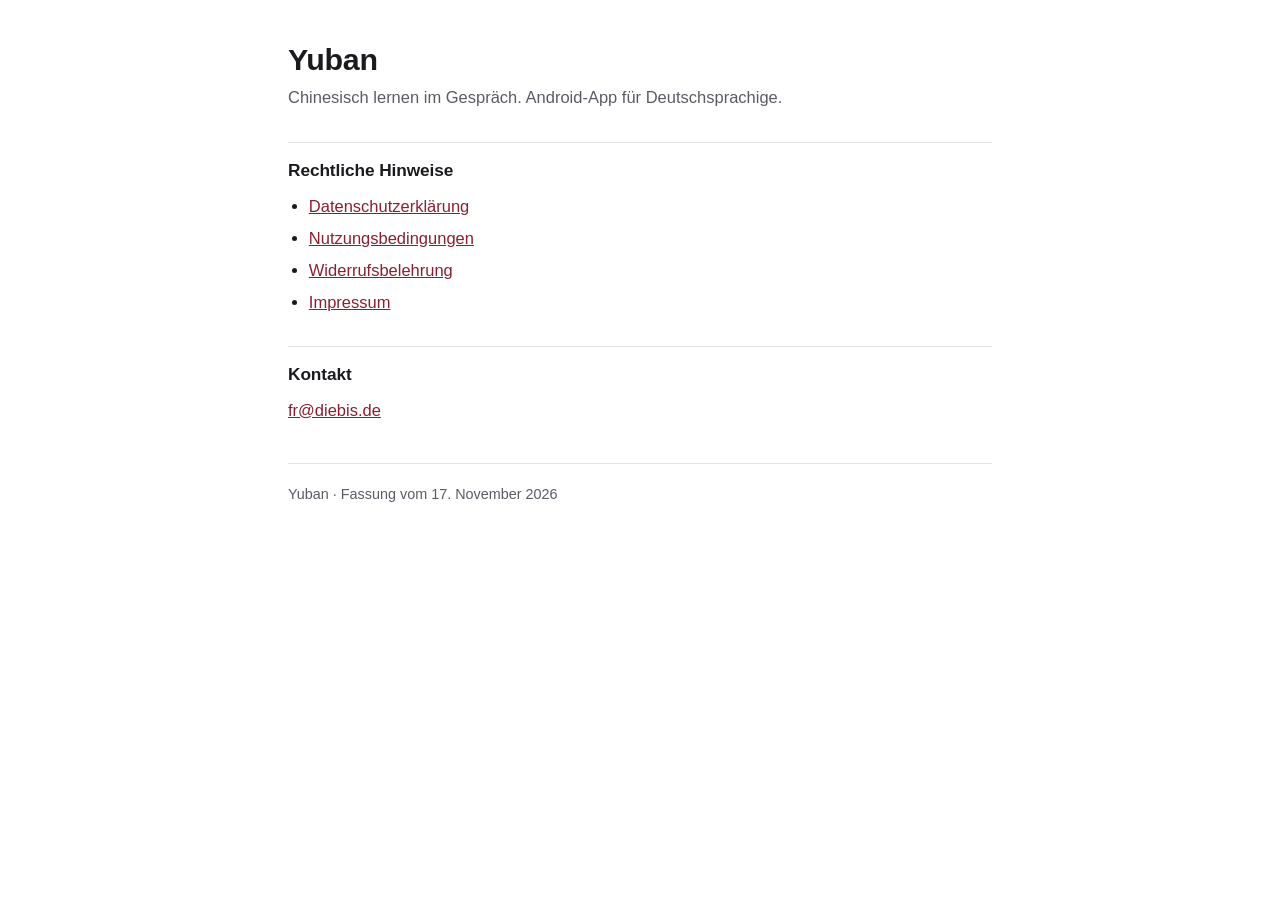
==== index.html @ e722037c "Rewrite legal pages in terse legal register" ====
<!doctype html>
<html lang="de">
<head>
<meta charset="utf-8">
<meta name="viewport" content="width=device-width, initial-scale=1">
<title>Yuban – Rechtliche Hinweise</title>
<meta name="description" content="Rechtliche Hinweise zur Android-App Yuban: Datenschutz, Nutzungsbedingungen, Widerruf, Impressum.">
<link rel="stylesheet" href="styles.css">
</head>
<body>
<main>

<h1>Yuban</h1>
<p class="lead">Chinesisch lernen im Gespräch. Android-App für Deutschsprachige.</p>

<h2>Rechtliche Hinweise</h2>
<ul>
  <li><a href="privacy.html">Datenschutzerklärung</a></li>
  <li><a href="terms.html">Nutzungsbedingungen</a></li>
  <li><a href="widerruf.html">Widerrufsbelehrung</a></li>
  <li><a href="impressum.html">Impressum</a></li>
</ul>

<h2>Kontakt</h2>
<p>
<a href="mailto:fr@diebis.de">fr@diebis.de</a>
</p>

<footer>
  Yuban &middot; Fassung vom 17. November 2026
</footer>

</main>
</body>
</html>
---- styles.css ----
:root {
  color-scheme: light dark;
  --bg: #ffffff;
  --fg: #1b1b1f;
  --muted: #5b5b66;
  --line: #e2e2e8;
  --accent: #8b1f2f;
  --card: #f7f7fa;
}

@media (prefers-color-scheme: dark) {
  :root {
    --bg: #141417;
    --fg: #ececf1;
    --muted: #a0a0ac;
    --line: #2c2c33;
    --accent: #e88b9a;
    --card: #1c1c21;
  }
}

* {
  box-sizing: border-box;
}

html {
  -webkit-text-size-adjust: 100%;
}

body {
  margin: 0;
  padding: 2.5rem 1.25rem 5rem;
  background: var(--bg);
  color: var(--fg);
  font-family: -apple-system, BlinkMacSystemFont, "Segoe UI", Roboto, "Helvetica Neue", Arial, sans-serif;
  font-size: 16.5px;
  line-height: 1.6;
}

main {
  max-width: 44rem;
  margin: 0 auto;
}

h1 {
  font-size: 1.9rem;
  line-height: 1.25;
  margin: 0 0 0.35rem;
  letter-spacing: -0.01em;
}

h2 {
  font-size: 1.08rem;
  margin: 1.9rem 0 0.5rem;
  padding-top: 0.9rem;
  border-top: 1px solid var(--line);
  letter-spacing: -0.005em;
}

h3 {
  font-size: 1rem;
  margin: 1.2rem 0 0.3rem;
}

p,
ul,
ol {
  margin: 0 0 0.75rem;
}

p + p {
  margin-top: -0.15rem;
}

ul,
ol {
  padding-left: 1.3rem;
}

li {
  margin-bottom: 0.35rem;
}

a {
  color: var(--accent);
}

.lead {
  color: var(--muted);
  margin-bottom: 2rem;
}

.meta {
  color: var(--muted);
  font-size: 0.9rem;
}

.card {
  background: var(--card);
  border: 1px solid var(--line);
  border-radius: 14px;
  padding: 1.1rem 1.25rem;
  margin: 1.5rem 0;
}

.card p:last-child,
.card ul:last-child {
  margin-bottom: 0;
}

.nav {
  display: flex;
  flex-wrap: wrap;
  gap: 0.5rem 1.1rem;
  margin: 2rem 0 0;
  padding-top: 1.4rem;
  border-top: 1px solid var(--line);
  font-size: 0.95rem;
}

code {
  font-family: "Cascadia Code", Consolas, "SF Mono", Menlo, monospace;
  font-size: 0.9em;
  background: var(--card);
  padding: 0.1em 0.35em;
  border-radius: 4px;
}

footer {
  margin-top: 2.5rem;
  padding-top: 1.2rem;
  border-top: 1px solid var(--line);
  color: var(--muted);
  font-size: 0.9rem;
}

table {
  width: 100%;
  border-collapse: collapse;
  margin: 0 0 1.2rem;
  font-size: 0.95rem;
}

th,
td {
  text-align: left;
  padding: 0.5rem 0.6rem;
  border-bottom: 1px solid var(--line);
  vertical-align: top;
}

th {
  font-weight: 600;
}

@media (max-width: 480px) {
  body {
    padding: 1.75rem 1.1rem 4rem;
    font-size: 16px;
  }

  h1 {
    font-size: 1.6rem;
  }

  table,
  thead,
  tbody,
  tr,
  th,
  td {
    display: block;
  }

  th {
    border-bottom: none;
    padding-bottom: 0;
  }

  td {
    padding-top: 0.15rem;
  }
}
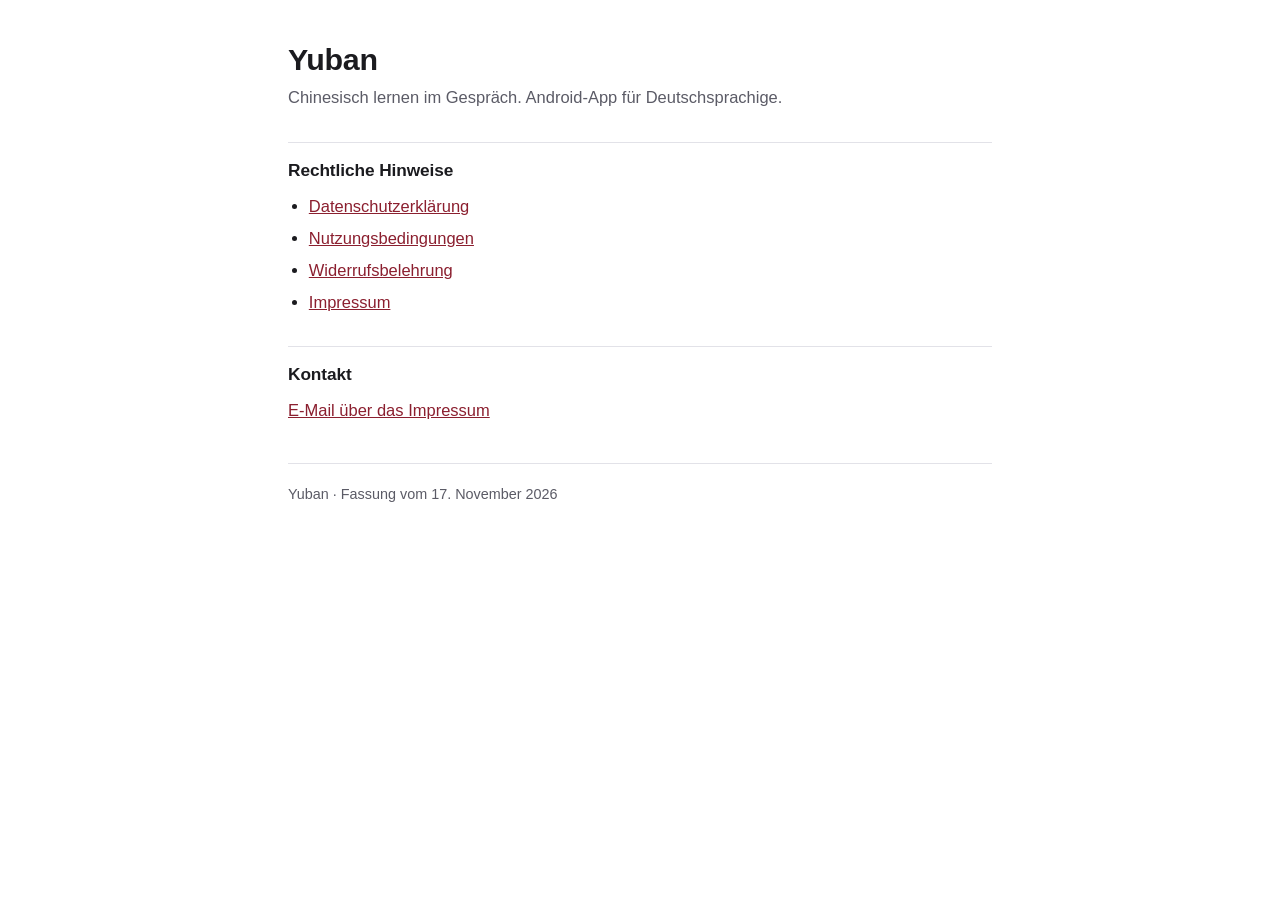
==== commit a398f247: "Gate the contact email behind a human challenge" ====
--- a/index.html
+++ b/index.html
@@ -23,7 +23,7 @@
 
 <h2>Kontakt</h2>
 <p>
-<a href="mailto:fr@diebis.de">fr@diebis.de</a>
+<a href="impressum.html#email">E-Mail über das Impressum</a>
 </p>
 
 <footer>
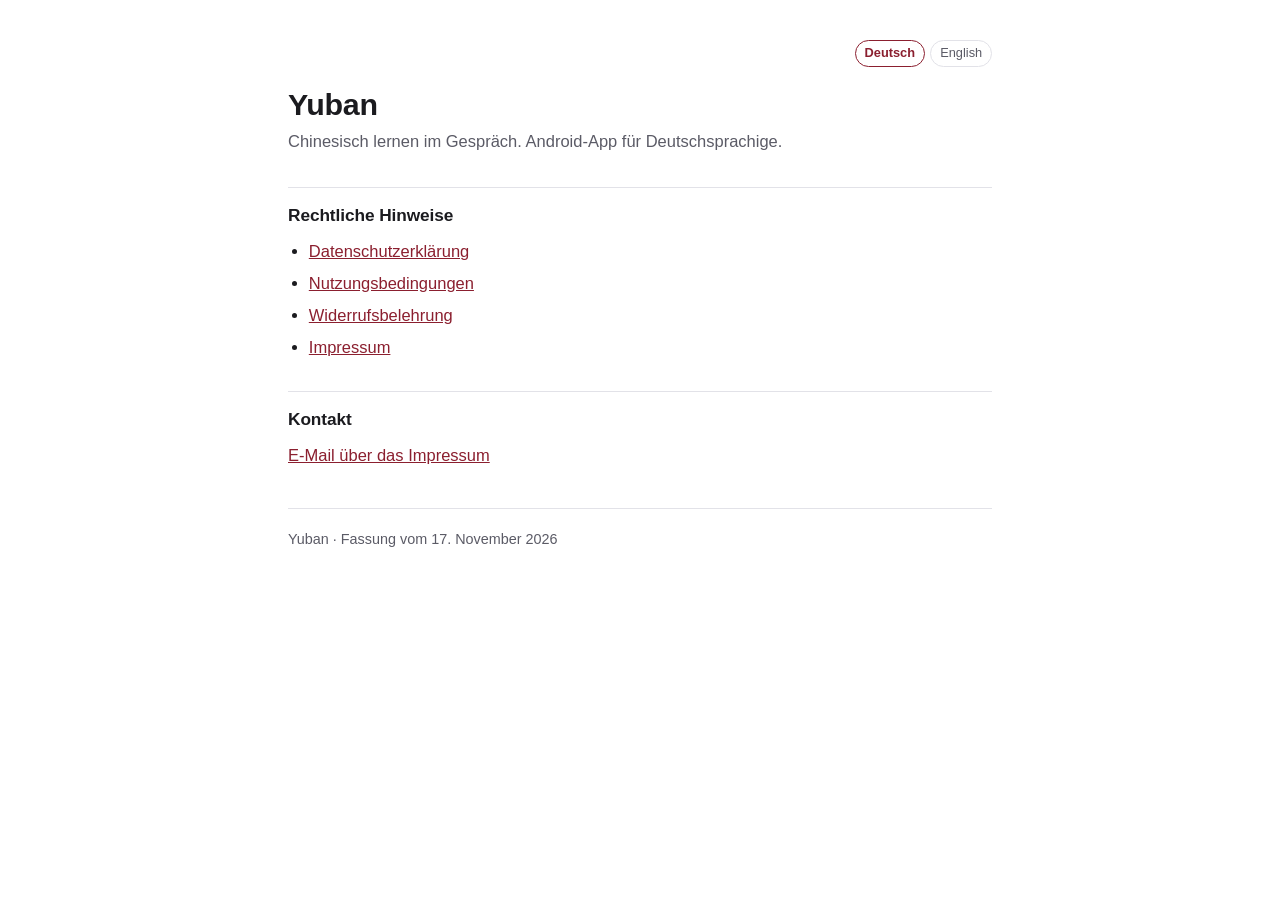
==== commit 2e16c3a5: "Add English legal pages and a language switch - index-en, privacy-en, terms-en, widerruf-en, impress" ====
--- a/index.html
+++ b/index.html
@@ -9,6 +9,11 @@
 </head>
 <body>
 <main>
+
+<nav class="lang-switch" aria-label="Sprache">
+  <a href="index.html" class="active" aria-current="page">Deutsch</a>
+  <a href="index-en.html" lang="en">English</a>
+</nav>
 
 <h1>Yuban</h1>
 <p class="lead">Chinesisch lernen im Gespräch. Android-App für Deutschsprachige.</p>
--- a/styles.css
+++ b/styles.css
@@ -181,3 +181,27 @@
     padding-top: 0.15rem;
   }
 }
+
+
+/* Language switch */
+.lang-switch {
+  display: flex;
+  justify-content: flex-end;
+  gap: 0.35rem;
+  margin: 0 0 1.1rem;
+  font-size: 0.8rem;
+}
+
+.lang-switch a {
+  padding: 0.15rem 0.55rem;
+  border: 1px solid var(--line);
+  border-radius: 999px;
+  color: var(--muted);
+  text-decoration: none;
+}
+
+.lang-switch a.active {
+  border-color: var(--accent);
+  color: var(--accent);
+  font-weight: 700;
+}
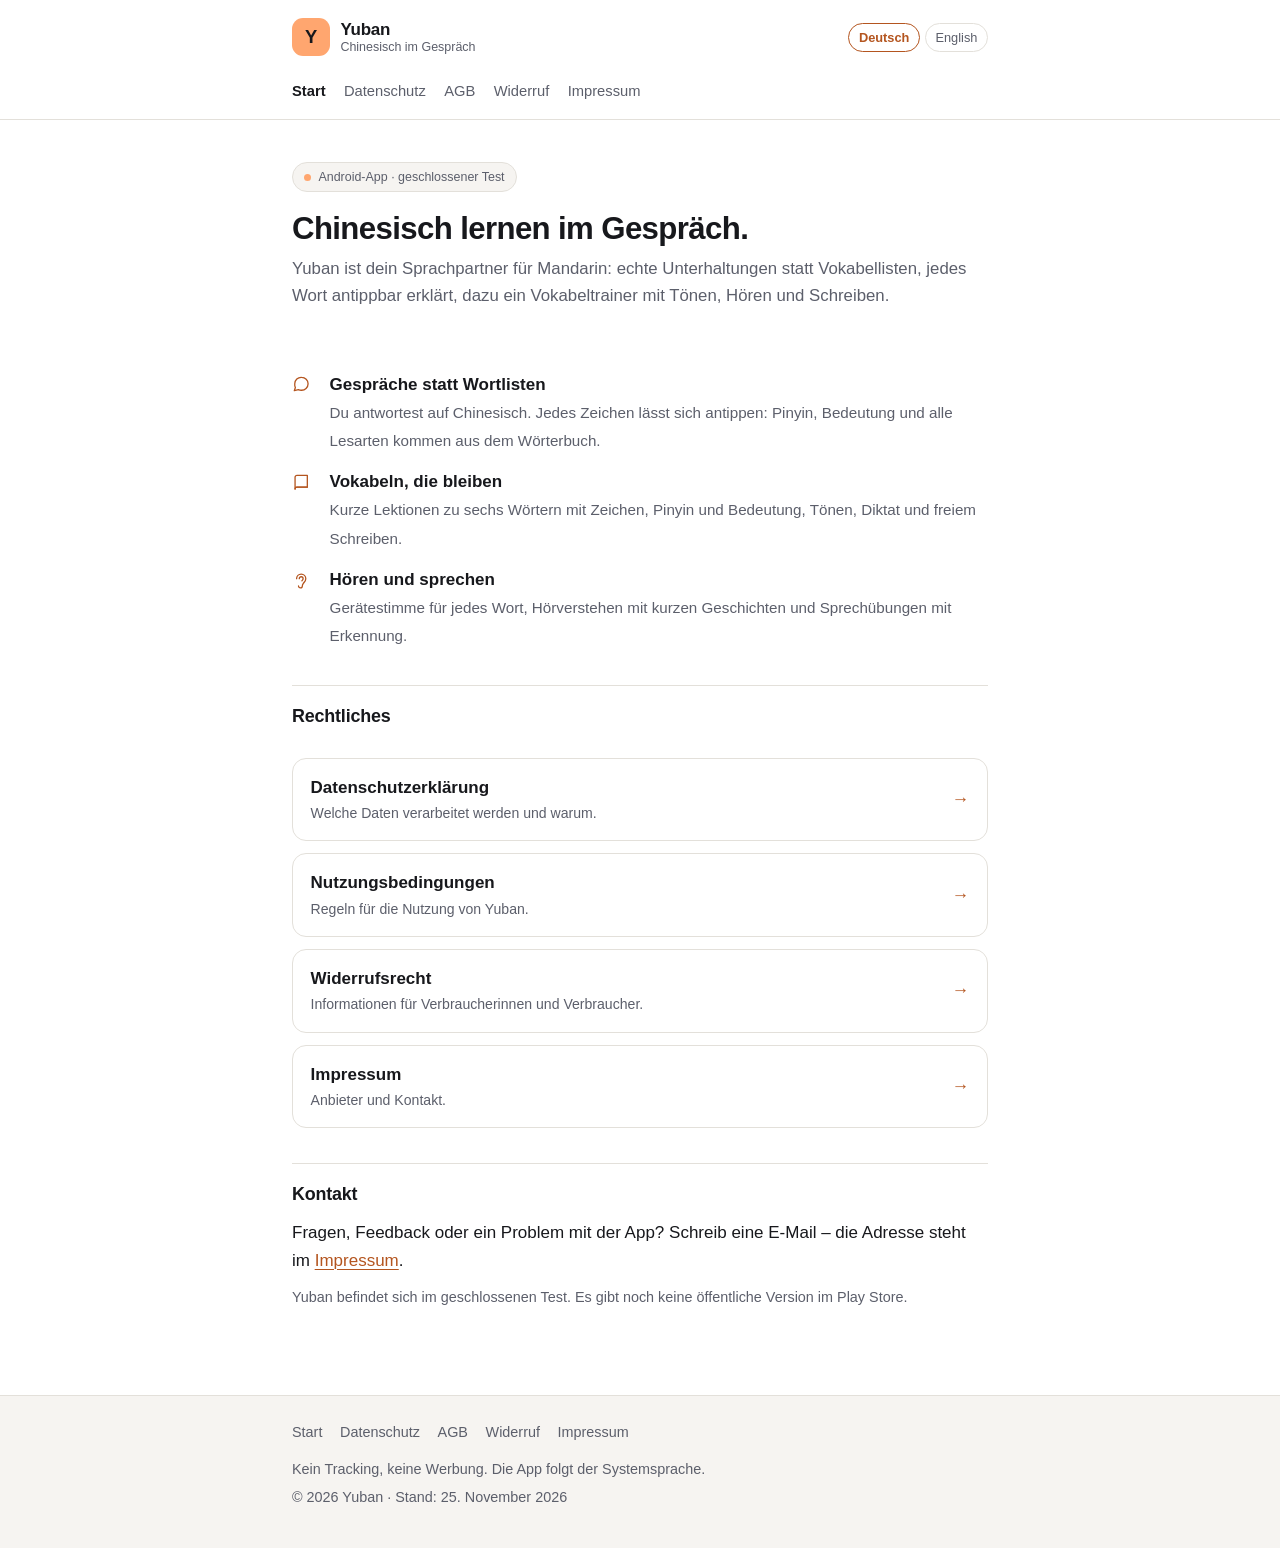
==== commit a5df0bed: "Redesign the legal site and make the emails bilingual Web: - Shared brand header and footer on all t" ====
--- a/index.html
+++ b/index.html
@@ -3,38 +3,131 @@
 <head>
 <meta charset="utf-8">
 <meta name="viewport" content="width=device-width, initial-scale=1">
-<title>Yuban – Rechtliche Hinweise</title>
-<meta name="description" content="Rechtliche Hinweise zur Android-App Yuban: Datenschutz, Nutzungsbedingungen, Widerruf, Impressum.">
+<link rel="icon" href="favicon.svg" type="image/svg+xml">
+<meta name="theme-color" content="#ffffff" media="(prefers-color-scheme: light)">
+<meta name="theme-color" content="#111318" media="(prefers-color-scheme: dark)">
+
+<title>Yuban – Chinesisch lernen im Gespräch</title>
+<meta name="description" content="Yuban: Chinesisch lernen im Gespräch. Android-App mit Vokabeltrainer, Tönen, Hören und Schreiben. Rechtliche Hinweise und Kontakt.">
+<meta property="og:type" content="website">
+<meta property="og:title" content="Yuban – Chinesisch lernen im Gespräch">
+<meta property="og:description" content="Chinesisch lernen im Gespräch: echte Unterhaltungen, Vokabeltrainer mit Tönen und Hören. Android-App.">
+<meta property="og:locale" content="de_DE">
 <link rel="stylesheet" href="styles.css">
 </head>
 <body>
-<main>
+<a class="skip-link" href="#content">Zum Inhalt springen</a>
+<header class="site-header">
+  <div class="site-header__inner">
+    <a class="brand" href="index.html">
+      <span class="brand__mark" aria-hidden="true">Y</span>
+      <span class="brand__text">
+        <span class="brand__name">Yuban</span>
+        <span class="brand__tag">Chinesisch im Gespräch</span>
+      </span>
+    </a>
+    <nav class="lang-switch" aria-label="Sprache">
+      <a href="index.html" class="active" aria-current="page" lang="de">Deutsch</a>
+      <a href="index-en.html" lang="en">English</a>
+    </nav>
+    <nav class="site-nav" aria-label="Hauptnavigation">
+        <a href="index.html" aria-current="page">Start</a>
+        <a href="privacy.html">Datenschutz</a>
+        <a href="terms.html">AGB</a>
+        <a href="widerruf.html">Widerruf</a>
+        <a href="impressum.html">Impressum</a>
+    </nav>
+  </div>
+</header>
 
-<nav class="lang-switch" aria-label="Sprache">
-  <a href="index.html" class="active" aria-current="page">Deutsch</a>
-  <a href="index-en.html" lang="en">English</a>
-</nav>
+<main id="content">
+<div class="hero">
+  <p class="hero__badge"><span class="hero__dot" aria-hidden="true"></span>Android-App · geschlossener Test</p>
+  <h1>Chinesisch lernen im Gespräch.</h1>
+  <p class="lead">
+    Yuban ist dein Sprachpartner für Mandarin: echte Unterhaltungen statt Vokabellisten,
+    jedes Wort antippbar erklärt, dazu ein Vokabeltrainer mit Tönen, Hören und Schreiben.
+  </p>
+</div>
 
-<h1>Yuban</h1>
-<p class="lead">Chinesisch lernen im Gespräch. Android-App für Deutschsprachige.</p>
+<ul class="feature-list">
+  <li>
+    <svg viewBox="0 0 24 24" fill="none" stroke="currentColor" stroke-width="1.7" stroke-linecap="round" stroke-linejoin="round" aria-hidden="true"><path d="M21 11.5a8.4 8.4 0 0 1-9 8.4 9 9 0 0 1-3.6-.8L3 20.5l1.4-4.2A8.4 8.4 0 0 1 3.6 11.5a8.4 8.4 0 0 1 9-8.4 8.4 8.4 0 0 1 8.4 8.4Z"/></svg>
+    <div>
+      <strong>Gespräche statt Wortlisten</strong>
+      <span>Du antwortest auf Chinesisch. Jedes Zeichen lässt sich antippen: Pinyin, Bedeutung und alle Lesarten kommen aus dem Wörterbuch.</span>
+    </div>
+  </li>
+  <li>
+    <svg viewBox="0 0 24 24" fill="none" stroke="currentColor" stroke-width="1.7" stroke-linecap="round" stroke-linejoin="round" aria-hidden="true"><path d="M4 5.5A2.5 2.5 0 0 1 6.5 3H20v15.5H6.5A2.5 2.5 0 0 0 4 21V5.5Z"/><path d="M20 18.5H6.5A2.5 2.5 0 0 0 4 21"/></svg>
+    <div>
+      <strong>Vokabeln, die bleiben</strong>
+      <span>Kurze Lektionen zu sechs Wörtern mit Zeichen, Pinyin und Bedeutung, Tönen, Diktat und freiem Schreiben.</span>
+    </div>
+  </li>
+  <li>
+    <svg viewBox="0 0 24 24" fill="none" stroke="currentColor" stroke-width="1.7" stroke-linecap="round" stroke-linejoin="round" aria-hidden="true"><path d="M6 10a6 6 0 1 1 12 0c0 3-2 4.5-3.2 6.2-.8 1.1-1.3 2-1.3 3.3a2.5 2.5 0 0 1-5 0"/><path d="M9.5 10a2.5 2.5 0 1 1 5 0c0 1.4-1 2-1.6 2.8"/></svg>
+    <div>
+      <strong>Hören und sprechen</strong>
+      <span>Gerätestimme für jedes Wort, Hörverstehen mit kurzen Geschichten und Sprechübungen mit Erkennung.</span>
+    </div>
+  </li>
+</ul>
 
-<h2>Rechtliche Hinweise</h2>
-<ul>
-  <li><a href="privacy.html">Datenschutzerklärung</a></li>
-  <li><a href="terms.html">Nutzungsbedingungen</a></li>
-  <li><a href="widerruf.html">Widerrufsbelehrung</a></li>
-  <li><a href="impressum.html">Impressum</a></li>
-</ul>
+<h2>Rechtliches</h2>
+<div class="link-grid">
+  <a class="link-card" href="privacy.html">
+    <span>
+      <span class="link-card__label">Datenschutzerklärung</span>
+      <span class="link-card__hint">Welche Daten verarbeitet werden und warum.</span>
+    </span>
+    <span class="link-card__arrow" aria-hidden="true">→</span>
+  </a>
+  <a class="link-card" href="terms.html">
+    <span>
+      <span class="link-card__label">Nutzungsbedingungen</span>
+      <span class="link-card__hint">Regeln für die Nutzung von Yuban.</span>
+    </span>
+    <span class="link-card__arrow" aria-hidden="true">→</span>
+  </a>
+  <a class="link-card" href="widerruf.html">
+    <span>
+      <span class="link-card__label">Widerrufsrecht</span>
+      <span class="link-card__hint">Informationen für Verbraucherinnen und Verbraucher.</span>
+    </span>
+    <span class="link-card__arrow" aria-hidden="true">→</span>
+  </a>
+  <a class="link-card" href="impressum.html">
+    <span>
+      <span class="link-card__label">Impressum</span>
+      <span class="link-card__hint">Anbieter und Kontakt.</span>
+    </span>
+    <span class="link-card__arrow" aria-hidden="true">→</span>
+  </a>
+</div>
 
 <h2>Kontakt</h2>
 <p>
-<a href="impressum.html#email">E-Mail über das Impressum</a>
+  Fragen, Feedback oder ein Problem mit der App? Schreib eine E-Mail – die Adresse steht im
+  <a href="impressum.html#email">Impressum</a>.
+</p>
+<p class="meta">
+  Yuban befindet sich im geschlossenen Test. Es gibt noch keine öffentliche Version im Play Store.
 </p>
 
-<footer>
-  Yuban &middot; Fassung vom 17. November 2026
+</main>
+<footer class="site-footer">
+  <div class="site-footer__inner">
+    <nav aria-label="Rechtliches">
+      <a href="index.html">Start</a>
+      <a href="privacy.html">Datenschutz</a>
+      <a href="terms.html">AGB</a>
+      <a href="widerruf.html">Widerruf</a>
+      <a href="impressum.html">Impressum</a>
+    </nav>
+    <p>Kein Tracking, keine Werbung. Die App folgt der Systemsprache.</p>
+    <p>© 2026 Yuban · Stand: 25. November 2026</p>
+  </div>
 </footer>
-
-</main>
 </body>
 </html>
--- a/styles.css
+++ b/styles.css
@@ -1,21 +1,37 @@
+/*
+ * Yuban legal pages.
+ * One quiet, consistent frame: brand header, readable legal text, footer with the
+ * same links everywhere. No tracking, no external fonts, no decorative noise.
+ */
+
 :root {
   color-scheme: light dark;
-  --bg: #ffffff;
-  --fg: #1b1b1f;
-  --muted: #5b5b66;
-  --line: #e2e2e8;
-  --accent: #8b1f2f;
-  --card: #f7f7fa;
+  --paper: #ffffff;
+  --paper-soft: #f6f4f1;
+  --ink: #17181c;
+  --muted: #5c5f6b;
+  --line: #e3e0da;
+  --accent: #b4551f;
+  --accent-soft: #fdf1e8;
+  --mark: #ffa66f;
+  --mark-ink: #17181c;
+  --danger: #a23b2a;
+  --radius: 14px;
+  --measure: 46rem;
 }
 
 @media (prefers-color-scheme: dark) {
   :root {
-    --bg: #141417;
-    --fg: #ececf1;
-    --muted: #a0a0ac;
-    --line: #2c2c33;
-    --accent: #e88b9a;
-    --card: #1c1c21;
+    --paper: #111318;
+    --paper-soft: #191c23;
+    --ink: #eef0f4;
+    --muted: #a2a7b4;
+    --line: #2a2f3a;
+    --accent: #ffa66f;
+    --accent-soft: #241a13;
+    --mark: #ffa66f;
+    --mark-ink: #17181c;
+    --danger: #ff9b85;
   }
 }
 
@@ -29,47 +45,181 @@
 
 body {
   margin: 0;
-  padding: 2.5rem 1.25rem 5rem;
-  background: var(--bg);
-  color: var(--fg);
-  font-family: -apple-system, BlinkMacSystemFont, "Segoe UI", Roboto, "Helvetica Neue", Arial, sans-serif;
-  font-size: 16.5px;
-  line-height: 1.6;
-}
+  background: var(--paper);
+  color: var(--ink);
+  font-family: -apple-system, BlinkMacSystemFont, "Segoe UI", Roboto, "Helvetica Neue",
+    Arial, sans-serif;
+  font-size: 17px;
+  line-height: 1.65;
+  font-feature-settings: "kern";
+}
+
+a {
+  color: var(--accent);
+  text-underline-offset: 0.18em;
+  text-decoration-thickness: 1px;
+}
+
+a:hover {
+  text-decoration-thickness: 2px;
+}
+
+:focus-visible {
+  outline: 2px solid var(--accent);
+  outline-offset: 3px;
+  border-radius: 4px;
+}
+
+.skip-link {
+  position: absolute;
+  left: -999px;
+  top: 0.75rem;
+  padding: 0.5rem 0.9rem;
+  background: var(--ink);
+  color: var(--paper);
+  border-radius: 8px;
+  z-index: 10;
+}
+
+.skip-link:focus {
+  left: 0.75rem;
+}
+
+/* ---------------------------------------------------------------- header */
+
+.site-header {
+  border-bottom: 1px solid var(--line);
+  background: var(--paper);
+}
+
+.site-header__inner {
+  max-width: var(--measure);
+  margin: 0 auto;
+  padding: 1.15rem 1.25rem 1rem;
+  display: flex;
+  align-items: center;
+  gap: 0.85rem;
+  flex-wrap: wrap;
+}
+
+.brand {
+  display: inline-flex;
+  align-items: center;
+  gap: 0.65rem;
+  text-decoration: none;
+  color: var(--ink);
+  margin-right: auto;
+}
+
+.brand__mark {
+  width: 38px;
+  height: 38px;
+  border-radius: 11px;
+  background: var(--mark);
+  color: var(--mark-ink);
+  display: inline-flex;
+  align-items: center;
+  justify-content: center;
+  font-weight: 700;
+  font-size: 1.15rem;
+  letter-spacing: -0.02em;
+}
+
+.brand__text {
+  display: flex;
+  flex-direction: column;
+  line-height: 1.15;
+}
+
+.brand__name {
+  font-weight: 700;
+  letter-spacing: -0.015em;
+}
+
+.brand__tag {
+  font-size: 0.78rem;
+  color: var(--muted);
+}
+
+.lang-switch {
+  display: inline-flex;
+  gap: 0.3rem;
+  font-size: 0.8rem;
+}
+
+.lang-switch a {
+  padding: 0.2rem 0.6rem;
+  border: 1px solid var(--line);
+  border-radius: 999px;
+  color: var(--muted);
+  text-decoration: none;
+}
+
+.lang-switch a.active {
+  border-color: var(--accent);
+  color: var(--accent);
+  font-weight: 600;
+}
+
+.site-nav {
+  width: 100%;
+  display: flex;
+  flex-wrap: wrap;
+  gap: 0.35rem 1.15rem;
+  padding-top: 0.55rem;
+  font-size: 0.92rem;
+}
+
+.site-nav a {
+  color: var(--muted);
+  text-decoration: none;
+}
+
+.site-nav a:hover,
+.site-nav a[aria-current="page"] {
+  color: var(--ink);
+}
+
+.site-nav a[aria-current="page"] {
+  font-weight: 600;
+}
+
+/* ------------------------------------------------------------------ main */
 
 main {
-  max-width: 44rem;
+  max-width: var(--measure);
   margin: 0 auto;
+  padding: 2.6rem 1.25rem 4.5rem;
 }
 
 h1 {
-  font-size: 1.9rem;
-  line-height: 1.25;
-  margin: 0 0 0.35rem;
+  font-size: 1.95rem;
+  line-height: 1.22;
+  margin: 0 0 0.4rem;
+  letter-spacing: -0.02em;
+}
+
+h2 {
+  font-size: 1.12rem;
+  margin: 2.2rem 0 0.55rem;
+  padding-top: 1rem;
+  border-top: 1px solid var(--line);
   letter-spacing: -0.01em;
-}
-
-h2 {
-  font-size: 1.08rem;
-  margin: 1.9rem 0 0.5rem;
-  padding-top: 0.9rem;
-  border-top: 1px solid var(--line);
-  letter-spacing: -0.005em;
 }
 
 h3 {
   font-size: 1rem;
-  margin: 1.2rem 0 0.3rem;
+  margin: 1.3rem 0 0.3rem;
 }
 
 p,
 ul,
 ol {
-  margin: 0 0 0.75rem;
+  margin: 0 0 0.8rem;
 }
 
 p + p {
-  margin-top: -0.15rem;
+  margin-top: -0.1rem;
 }
 
 ul,
@@ -78,16 +228,13 @@
 }
 
 li {
-  margin-bottom: 0.35rem;
-}
-
-a {
-  color: var(--accent);
+  margin-bottom: 0.4rem;
 }
 
 .lead {
   color: var(--muted);
-  margin-bottom: 2rem;
+  font-size: 1.05rem;
+  margin-bottom: 1.6rem;
 }
 
 .meta {
@@ -96,10 +243,10 @@
 }
 
 .card {
-  background: var(--card);
+  background: var(--paper-soft);
   border: 1px solid var(--line);
-  border-radius: 14px;
-  padding: 1.1rem 1.25rem;
+  border-radius: var(--radius);
+  padding: 1.15rem 1.3rem;
   margin: 1.5rem 0;
 }
 
@@ -108,30 +255,13 @@
   margin-bottom: 0;
 }
 
-.nav {
-  display: flex;
-  flex-wrap: wrap;
-  gap: 0.5rem 1.1rem;
-  margin: 2rem 0 0;
-  padding-top: 1.4rem;
-  border-top: 1px solid var(--line);
-  font-size: 0.95rem;
-}
-
 code {
   font-family: "Cascadia Code", Consolas, "SF Mono", Menlo, monospace;
-  font-size: 0.9em;
-  background: var(--card);
-  padding: 0.1em 0.35em;
-  border-radius: 4px;
-}
-
-footer {
-  margin-top: 2.5rem;
-  padding-top: 1.2rem;
-  border-top: 1px solid var(--line);
-  color: var(--muted);
-  font-size: 0.9rem;
+  font-size: 0.88em;
+  background: var(--paper-soft);
+  border: 1px solid var(--line);
+  padding: 0.08em 0.36em;
+  border-radius: 5px;
 }
 
 table {
@@ -144,7 +274,7 @@
 th,
 td {
   text-align: left;
-  padding: 0.5rem 0.6rem;
+  padding: 0.55rem 0.65rem;
   border-bottom: 1px solid var(--line);
   vertical-align: top;
 }
@@ -153,14 +283,157 @@
   font-weight: 600;
 }
 
-@media (max-width: 480px) {
+/* ------------------------------------------------------------- start page */
+
+.hero {
+  padding-bottom: 0.4rem;
+}
+
+.hero__badge {
+  display: inline-flex;
+  align-items: center;
+  gap: 0.45rem;
+  padding: 0.25rem 0.7rem;
+  border: 1px solid var(--line);
+  border-radius: 999px;
+  background: var(--paper-soft);
+  font-size: 0.78rem;
+  color: var(--muted);
+  margin-bottom: 1.1rem;
+}
+
+.hero__dot {
+  width: 7px;
+  height: 7px;
+  border-radius: 50%;
+  background: var(--mark);
+}
+
+.feature-list {
+  list-style: none;
+  padding: 0;
+  margin: 1.8rem 0 0;
+  display: grid;
+  gap: 0.85rem;
+}
+
+.feature-list li {
+  display: grid;
+  grid-template-columns: 1.6rem 1fr;
+  gap: 0.75rem;
+  align-items: start;
+  margin: 0;
+}
+
+.feature-list svg {
+  width: 1.15rem;
+  height: 1.15rem;
+  margin-top: 0.28rem;
+  color: var(--accent);
+}
+
+.feature-list strong {
+  display: block;
+  font-weight: 600;
+}
+
+.feature-list span {
+  color: var(--muted);
+  font-size: 0.95rem;
+}
+
+.link-grid {
+  display: grid;
+  gap: 0.75rem;
+  margin: 1.6rem 0 0;
+}
+
+.link-card {
+  display: flex;
+  align-items: center;
+  justify-content: space-between;
+  gap: 1rem;
+  padding: 0.95rem 1.1rem;
+  border: 1px solid var(--line);
+  border-radius: var(--radius);
+  background: var(--paper);
+  text-decoration: none;
+  color: var(--ink);
+}
+
+.link-card:hover {
+  border-color: var(--accent);
+  background: var(--accent-soft);
+}
+
+.link-card__label {
+  font-weight: 600;
+}
+
+.link-card__hint {
+  display: block;
+  color: var(--muted);
+  font-size: 0.88rem;
+  font-weight: 400;
+}
+
+.link-card__arrow {
+  color: var(--accent);
+  font-size: 1.1rem;
+}
+
+/* ---------------------------------------------------------------- footer */
+
+.site-footer {
+  border-top: 1px solid var(--line);
+  background: var(--paper-soft);
+}
+
+.site-footer__inner {
+  max-width: var(--measure);
+  margin: 0 auto;
+  padding: 1.6rem 1.25rem 2.2rem;
+  color: var(--muted);
+  font-size: 0.9rem;
+}
+
+.site-footer nav {
+  display: flex;
+  flex-wrap: wrap;
+  gap: 0.4rem 1.1rem;
+  margin-bottom: 0.8rem;
+}
+
+.site-footer nav a {
+  color: var(--muted);
+  text-decoration: none;
+}
+
+.site-footer nav a:hover {
+  color: var(--ink);
+}
+
+.site-footer p {
+  margin: 0.25rem 0;
+}
+
+/* ------------------------------------------------------------ responsive */
+
+@media (max-width: 520px) {
   body {
-    padding: 1.75rem 1.1rem 4rem;
-    font-size: 16px;
+    font-size: 16.5px;
+  }
+
+  .site-header__inner {
+    padding: 1rem 1.1rem 0.9rem;
+  }
+
+  main {
+    padding: 2.1rem 1.1rem 3.6rem;
   }
 
   h1 {
-    font-size: 1.6rem;
+    font-size: 1.65rem;
   }
 
   table,
@@ -182,26 +455,27 @@
   }
 }
 
-
-/* Language switch */
-.lang-switch {
-  display: flex;
-  justify-content: flex-end;
-  gap: 0.35rem;
-  margin: 0 0 1.1rem;
-  font-size: 0.8rem;
-}
-
-.lang-switch a {
-  padding: 0.15rem 0.55rem;
-  border: 1px solid var(--line);
-  border-radius: 999px;
-  color: var(--muted);
-  text-decoration: none;
-}
-
-.lang-switch a.active {
-  border-color: var(--accent);
-  color: var(--accent);
-  font-weight: 700;
-}
+@media (prefers-reduced-motion: reduce) {
+  * {
+    transition: none !important;
+    animation: none !important;
+  }
+}
+
+@media print {
+  .site-header,
+  .site-footer,
+  .skip-link,
+  .lang-switch {
+    display: none;
+  }
+
+  body {
+    font-size: 11pt;
+  }
+
+  main {
+    max-width: none;
+    padding: 0;
+  }
+}
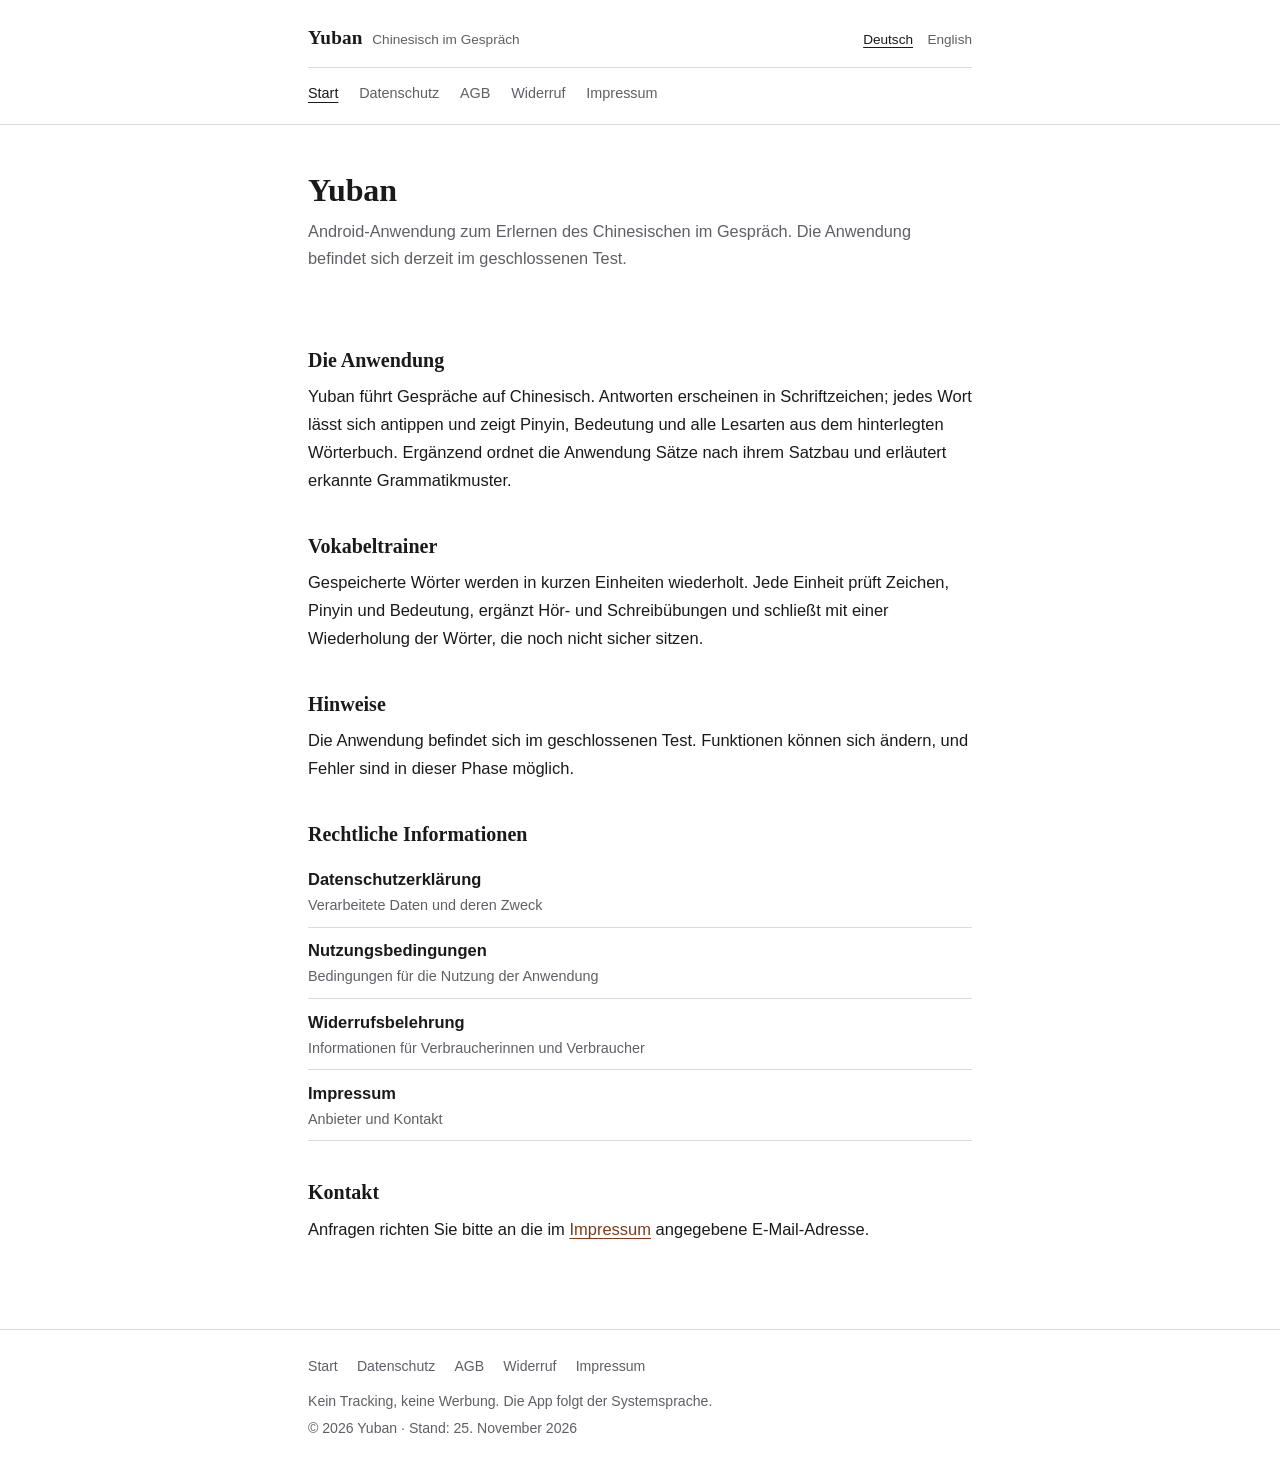
==== commit 313c4ef2: "Give the website a formal, restrained presentation - Landing pages rewritten in a factual register (" ====
--- a/index.html
+++ b/index.html
@@ -42,77 +42,58 @@
 
 <main id="content">
 <div class="hero">
-  <p class="hero__badge"><span class="hero__dot" aria-hidden="true"></span>Android-App · geschlossener Test</p>
-  <h1>Chinesisch lernen im Gespräch.</h1>
+  <h1>Yuban</h1>
   <p class="lead">
-    Yuban ist dein Sprachpartner für Mandarin: echte Unterhaltungen statt Vokabellisten,
-    jedes Wort antippbar erklärt, dazu ein Vokabeltrainer mit Tönen, Hören und Schreiben.
+    Android-Anwendung zum Erlernen des Chinesischen im Gespräch. Die Anwendung befindet sich
+    derzeit im geschlossenen Test.
   </p>
 </div>
 
-<ul class="feature-list">
-  <li>
-    <svg viewBox="0 0 24 24" fill="none" stroke="currentColor" stroke-width="1.7" stroke-linecap="round" stroke-linejoin="round" aria-hidden="true"><path d="M21 11.5a8.4 8.4 0 0 1-9 8.4 9 9 0 0 1-3.6-.8L3 20.5l1.4-4.2A8.4 8.4 0 0 1 3.6 11.5a8.4 8.4 0 0 1 9-8.4 8.4 8.4 0 0 1 8.4 8.4Z"/></svg>
-    <div>
-      <strong>Gespräche statt Wortlisten</strong>
-      <span>Du antwortest auf Chinesisch. Jedes Zeichen lässt sich antippen: Pinyin, Bedeutung und alle Lesarten kommen aus dem Wörterbuch.</span>
-    </div>
-  </li>
-  <li>
-    <svg viewBox="0 0 24 24" fill="none" stroke="currentColor" stroke-width="1.7" stroke-linecap="round" stroke-linejoin="round" aria-hidden="true"><path d="M4 5.5A2.5 2.5 0 0 1 6.5 3H20v15.5H6.5A2.5 2.5 0 0 0 4 21V5.5Z"/><path d="M20 18.5H6.5A2.5 2.5 0 0 0 4 21"/></svg>
-    <div>
-      <strong>Vokabeln, die bleiben</strong>
-      <span>Kurze Lektionen zu sechs Wörtern mit Zeichen, Pinyin und Bedeutung, Tönen, Diktat und freiem Schreiben.</span>
-    </div>
-  </li>
-  <li>
-    <svg viewBox="0 0 24 24" fill="none" stroke="currentColor" stroke-width="1.7" stroke-linecap="round" stroke-linejoin="round" aria-hidden="true"><path d="M6 10a6 6 0 1 1 12 0c0 3-2 4.5-3.2 6.2-.8 1.1-1.3 2-1.3 3.3a2.5 2.5 0 0 1-5 0"/><path d="M9.5 10a2.5 2.5 0 1 1 5 0c0 1.4-1 2-1.6 2.8"/></svg>
-    <div>
-      <strong>Hören und sprechen</strong>
-      <span>Gerätestimme für jedes Wort, Hörverstehen mit kurzen Geschichten und Sprechübungen mit Erkennung.</span>
-    </div>
-  </li>
-</ul>
+<h2>Die Anwendung</h2>
+<p>
+  Yuban führt Gespräche auf Chinesisch. Antworten erscheinen in Schriftzeichen; jedes Wort
+  lässt sich antippen und zeigt Pinyin, Bedeutung und alle Lesarten aus dem hinterlegten
+  Wörterbuch. Ergänzend ordnet die Anwendung Sätze nach ihrem Satzbau und erläutert erkannte
+  Grammatikmuster.
+</p>
 
-<h2>Rechtliches</h2>
+<h2>Vokabeltrainer</h2>
+<p>
+  Gespeicherte Wörter werden in kurzen Einheiten wiederholt. Jede Einheit prüft Zeichen,
+  Pinyin und Bedeutung, ergänzt Hör- und Schreibübungen und schließt mit einer Wiederholung
+  der Wörter, die noch nicht sicher sitzen.
+</p>
+
+<h2>Hinweise</h2>
+<p>
+  Die Anwendung befindet sich im geschlossenen Test. Funktionen können sich ändern, und
+  Fehler sind in dieser Phase möglich.
+</p>
+
+<h2>Rechtliche Informationen</h2>
 <div class="link-grid">
   <a class="link-card" href="privacy.html">
-    <span>
-      <span class="link-card__label">Datenschutzerklärung</span>
-      <span class="link-card__hint">Welche Daten verarbeitet werden und warum.</span>
-    </span>
-    <span class="link-card__arrow" aria-hidden="true">→</span>
+    <span class="link-card__label">Datenschutzerklärung</span>
+    <span class="link-card__hint">Verarbeitete Daten und deren Zweck</span>
   </a>
   <a class="link-card" href="terms.html">
-    <span>
-      <span class="link-card__label">Nutzungsbedingungen</span>
-      <span class="link-card__hint">Regeln für die Nutzung von Yuban.</span>
-    </span>
-    <span class="link-card__arrow" aria-hidden="true">→</span>
+    <span class="link-card__label">Nutzungsbedingungen</span>
+    <span class="link-card__hint">Bedingungen für die Nutzung der Anwendung</span>
   </a>
   <a class="link-card" href="widerruf.html">
-    <span>
-      <span class="link-card__label">Widerrufsrecht</span>
-      <span class="link-card__hint">Informationen für Verbraucherinnen und Verbraucher.</span>
-    </span>
-    <span class="link-card__arrow" aria-hidden="true">→</span>
+    <span class="link-card__label">Widerrufsbelehrung</span>
+    <span class="link-card__hint">Informationen für Verbraucherinnen und Verbraucher</span>
   </a>
   <a class="link-card" href="impressum.html">
-    <span>
-      <span class="link-card__label">Impressum</span>
-      <span class="link-card__hint">Anbieter und Kontakt.</span>
-    </span>
-    <span class="link-card__arrow" aria-hidden="true">→</span>
+    <span class="link-card__label">Impressum</span>
+    <span class="link-card__hint">Anbieter und Kontakt</span>
   </a>
 </div>
 
 <h2>Kontakt</h2>
 <p>
-  Fragen, Feedback oder ein Problem mit der App? Schreib eine E-Mail – die Adresse steht im
-  <a href="impressum.html#email">Impressum</a>.
-</p>
-<p class="meta">
-  Yuban befindet sich im geschlossenen Test. Es gibt noch keine öffentliche Version im Play Store.
+  Anfragen richten Sie bitte an die im <a href="impressum.html#email">Impressum</a> angegebene
+  E-Mail-Adresse.
 </p>
 
 </main>
--- a/styles.css
+++ b/styles.css
@@ -1,37 +1,35 @@
 /*
- * Yuban legal pages.
- * One quiet, consistent frame: brand header, readable legal text, footer with the
- * same links everywhere. No tracking, no external fonts, no decorative noise.
+ * Yuban – rechtliche Informationen
+ *
+ * Ruhige, sachliche Gestaltung: helle Fläche, Serifen-Überschriften, klare
+ * Abschnitte. Die Marke tritt zurück, die Informationen stehen im Vordergrund.
  */
 
 :root {
   color-scheme: light dark;
   --paper: #ffffff;
-  --paper-soft: #f6f4f1;
-  --ink: #17181c;
-  --muted: #5c5f6b;
-  --line: #e3e0da;
-  --accent: #b4551f;
-  --accent-soft: #fdf1e8;
-  --mark: #ffa66f;
-  --mark-ink: #17181c;
-  --danger: #a23b2a;
-  --radius: 14px;
-  --measure: 46rem;
+  --paper-soft: #f7f6f4;
+  --ink: #1a1a1c;
+  --muted: #5f5f66;
+  --line: #dcdad5;
+  --accent: #7a3d1d;
+  --accent-soft: #f6efe9;
+  --danger: #8f2f22;
+  --serif: "Iowan Old Style", "Palatino Linotype", Palatino, Georgia, "Times New Roman", serif;
+  --sans: -apple-system, BlinkMacSystemFont, "Segoe UI", Roboto, "Helvetica Neue", Arial, sans-serif;
+  --measure: 44rem;
 }
 
 @media (prefers-color-scheme: dark) {
   :root {
-    --paper: #111318;
-    --paper-soft: #191c23;
-    --ink: #eef0f4;
-    --muted: #a2a7b4;
-    --line: #2a2f3a;
-    --accent: #ffa66f;
-    --accent-soft: #241a13;
-    --mark: #ffa66f;
-    --mark-ink: #17181c;
-    --danger: #ff9b85;
+    --paper: #121316;
+    --paper-soft: #1a1b1f;
+    --ink: #ececee;
+    --muted: #a4a5ac;
+    --line: #2e3036;
+    --accent: #d9a273;
+    --accent-soft: #201c18;
+    --danger: #e0a094;
   }
 }
 
@@ -47,27 +45,19 @@
   margin: 0;
   background: var(--paper);
   color: var(--ink);
-  font-family: -apple-system, BlinkMacSystemFont, "Segoe UI", Roboto, "Helvetica Neue",
-    Arial, sans-serif;
-  font-size: 17px;
-  line-height: 1.65;
-  font-feature-settings: "kern";
+  font-family: var(--sans);
+  font-size: 16.5px;
+  line-height: 1.7;
 }
 
 a {
   color: var(--accent);
-  text-underline-offset: 0.18em;
-  text-decoration-thickness: 1px;
-}
-
-a:hover {
-  text-decoration-thickness: 2px;
+  text-underline-offset: 0.16em;
 }
 
 :focus-visible {
   outline: 2px solid var(--accent);
   outline-offset: 3px;
-  border-radius: 4px;
 }
 
 .skip-link {
@@ -77,7 +67,6 @@
   padding: 0.5rem 0.9rem;
   background: var(--ink);
   color: var(--paper);
-  border-radius: 8px;
   z-index: 10;
 }
 
@@ -85,89 +74,80 @@
   left: 0.75rem;
 }
 
-/* ---------------------------------------------------------------- header */
+/* ---------------------------------------------------------------- Kopf */
 
 .site-header {
   border-bottom: 1px solid var(--line);
-  background: var(--paper);
 }
 
 .site-header__inner {
   max-width: var(--measure);
   margin: 0 auto;
-  padding: 1.15rem 1.25rem 1rem;
+  padding: 1.35rem 1.25rem 1.15rem;
   display: flex;
-  align-items: center;
-  gap: 0.85rem;
   flex-wrap: wrap;
+  align-items: baseline;
+  gap: 0.25rem 1.5rem;
 }
 
 .brand {
   display: inline-flex;
-  align-items: center;
-  gap: 0.65rem;
+  align-items: baseline;
+  gap: 0.6rem;
+  margin-right: auto;
+  color: var(--ink);
   text-decoration: none;
-  color: var(--ink);
-  margin-right: auto;
 }
 
 .brand__mark {
-  width: 38px;
-  height: 38px;
-  border-radius: 11px;
-  background: var(--mark);
-  color: var(--mark-ink);
+  display: none;
+}
+
+.brand__text {
   display: inline-flex;
-  align-items: center;
-  justify-content: center;
-  font-weight: 700;
-  font-size: 1.15rem;
-  letter-spacing: -0.02em;
-}
-
-.brand__text {
-  display: flex;
-  flex-direction: column;
-  line-height: 1.15;
+  align-items: baseline;
+  gap: 0.6rem;
 }
 
 .brand__name {
-  font-weight: 700;
-  letter-spacing: -0.015em;
+  font-family: var(--serif);
+  font-size: 1.2rem;
+  font-weight: 600;
+  letter-spacing: 0.01em;
 }
 
 .brand__tag {
-  font-size: 0.78rem;
-  color: var(--muted);
+  color: var(--muted);
+  font-size: 0.85rem;
 }
 
 .lang-switch {
   display: inline-flex;
-  gap: 0.3rem;
-  font-size: 0.8rem;
+  gap: 0.9rem;
+  font-size: 0.85rem;
 }
 
 .lang-switch a {
-  padding: 0.2rem 0.6rem;
-  border: 1px solid var(--line);
-  border-radius: 999px;
   color: var(--muted);
   text-decoration: none;
 }
 
+.lang-switch a:hover,
 .lang-switch a.active {
-  border-color: var(--accent);
-  color: var(--accent);
-  font-weight: 600;
+  color: var(--ink);
+  text-decoration: underline;
+  text-underline-offset: 0.25em;
 }
 
 .site-nav {
   width: 100%;
   display: flex;
   flex-wrap: wrap;
-  gap: 0.35rem 1.15rem;
-  padding-top: 0.55rem;
-  font-size: 0.92rem;
+  gap: 0.35rem 1.3rem;
+  margin-top: 0.55rem;
+  padding-top: 0.8rem;
+  border-top: 1px solid var(--line);
+  font-size: 0.9rem;
 }
 
 .site-nav a {
@@ -178,53 +158,51 @@
 .site-nav a:hover,
 .site-nav a[aria-current="page"] {
   color: var(--ink);
-}
-
-.site-nav a[aria-current="page"] {
-  font-weight: 600;
-}
-
-/* ------------------------------------------------------------------ main */
+  text-decoration: underline;
+  text-underline-offset: 0.25em;
+}
+
+/* ---------------------------------------------------------------- Inhalt */
 
 main {
   max-width: var(--measure);
   margin: 0 auto;
-  padding: 2.6rem 1.25rem 4.5rem;
+  padding: 2.8rem 1.25rem 4.5rem;
 }
 
 h1 {
-  font-size: 1.95rem;
-  line-height: 1.22;
-  margin: 0 0 0.4rem;
-  letter-spacing: -0.02em;
+  margin: 0 0 0.5rem;
+  font-family: var(--serif);
+  font-size: 2rem;
+  font-weight: 600;
+  line-height: 1.25;
+  letter-spacing: -0.005em;
 }
 
 h2 {
-  font-size: 1.12rem;
-  margin: 2.2rem 0 0.55rem;
-  padding-top: 1rem;
-  border-top: 1px solid var(--line);
-  letter-spacing: -0.01em;
+  margin: 2.4rem 0 0.6rem;
+  font-family: var(--serif);
+  font-size: 1.25rem;
+  font-weight: 600;
+  line-height: 1.3;
 }
 
 h3 {
-  font-size: 1rem;
-  margin: 1.3rem 0 0.3rem;
+  margin: 1.5rem 0 0.35rem;
+  font-family: var(--serif);
+  font-size: 1.05rem;
+  font-weight: 600;
 }
 
 p,
 ul,
 ol {
-  margin: 0 0 0.8rem;
-}
-
-p + p {
-  margin-top: -0.1rem;
+  margin: 0 0 0.85rem;
 }
 
 ul,
 ol {
-  padding-left: 1.3rem;
+  padding-left: 1.35rem;
 }
 
 li {
@@ -233,21 +211,19 @@
 
 .lead {
   color: var(--muted);
-  font-size: 1.05rem;
-  margin-bottom: 1.6rem;
+  font-size: 1.02rem;
+  margin-bottom: 1.8rem;
 }
 
 .meta {
   color: var(--muted);
-  font-size: 0.9rem;
+  font-size: 0.88rem;
 }
 
 .card {
-  background: var(--paper-soft);
   border: 1px solid var(--line);
-  border-radius: var(--radius);
-  padding: 1.15rem 1.3rem;
-  margin: 1.5rem 0;
+  padding: 1.2rem 1.35rem;
+  margin: 1.4rem 0;
 }
 
 .card p:last-child,
@@ -260,15 +236,14 @@
   font-size: 0.88em;
   background: var(--paper-soft);
   border: 1px solid var(--line);
-  padding: 0.08em 0.36em;
-  border-radius: 5px;
+  padding: 0.05em 0.35em;
 }
 
 table {
   width: 100%;
   border-collapse: collapse;
   margin: 0 0 1.2rem;
-  font-size: 0.95rem;
+  font-size: 0.94rem;
 }
 
 th,
@@ -283,53 +258,30 @@
   font-weight: 600;
 }
 
-/* ------------------------------------------------------------- start page */
+/* ------------------------------------------------------------ Startseite */
 
 .hero {
   padding-bottom: 0.4rem;
 }
 
-.hero__badge {
-  display: inline-flex;
-  align-items: center;
-  gap: 0.45rem;
-  padding: 0.25rem 0.7rem;
-  border: 1px solid var(--line);
-  border-radius: 999px;
-  background: var(--paper-soft);
-  font-size: 0.78rem;
-  color: var(--muted);
-  margin-bottom: 1.1rem;
-}
-
+.hero__badge,
 .hero__dot {
-  width: 7px;
-  height: 7px;
-  border-radius: 50%;
-  background: var(--mark);
+  display: none;
 }
 
 .feature-list {
   list-style: none;
   padding: 0;
-  margin: 1.8rem 0 0;
-  display: grid;
-  gap: 0.85rem;
+  margin: 1.4rem 0 0;
 }
 
 .feature-list li {
-  display: grid;
-  grid-template-columns: 1.6rem 1fr;
-  gap: 0.75rem;
-  align-items: start;
-  margin: 0;
+  display: block;
+  margin: 0 0 0.9rem;
 }
 
 .feature-list svg {
-  width: 1.15rem;
-  height: 1.15rem;
-  margin-top: 0.28rem;
-  color: var(--accent);
+  display: none;
 }
 
 .feature-list strong {
@@ -339,31 +291,24 @@
 
 .feature-list span {
   color: var(--muted);
-  font-size: 0.95rem;
 }
 
 .link-grid {
-  display: grid;
-  gap: 0.75rem;
-  margin: 1.6rem 0 0;
+  display: block;
+  margin: 0.6rem 0 0;
 }
 
 .link-card {
-  display: flex;
-  align-items: center;
-  justify-content: space-between;
-  gap: 1rem;
-  padding: 0.95rem 1.1rem;
-  border: 1px solid var(--line);
-  border-radius: var(--radius);
-  background: var(--paper);
+  display: block;
+  padding: 0.55rem 0;
+  border-bottom: 1px solid var(--line);
   text-decoration: none;
   color: var(--ink);
 }
 
-.link-card:hover {
-  border-color: var(--accent);
-  background: var(--accent-soft);
+.link-card:hover .link-card__label {
+  text-decoration: underline;
+  text-underline-offset: 0.2em;
 }
 
 .link-card__label {
@@ -373,35 +318,33 @@
 .link-card__hint {
   display: block;
   color: var(--muted);
-  font-size: 0.88rem;
+  font-size: 0.9rem;
   font-weight: 400;
 }
 
 .link-card__arrow {
-  color: var(--accent);
-  font-size: 1.1rem;
-}
-
-/* ---------------------------------------------------------------- footer */
+  display: none;
+}
+
+/* ---------------------------------------------------------------- Fuß */
 
 .site-footer {
   border-top: 1px solid var(--line);
-  background: var(--paper-soft);
 }
 
 .site-footer__inner {
   max-width: var(--measure);
   margin: 0 auto;
-  padding: 1.6rem 1.25rem 2.2rem;
-  color: var(--muted);
-  font-size: 0.9rem;
+  padding: 1.6rem 1.25rem 2.4rem;
+  color: var(--muted);
+  font-size: 0.88rem;
 }
 
 .site-footer nav {
   display: flex;
   flex-wrap: wrap;
-  gap: 0.4rem 1.1rem;
-  margin-bottom: 0.8rem;
+  gap: 0.35rem 1.2rem;
+  margin-bottom: 0.7rem;
 }
 
 .site-footer nav a {
@@ -411,29 +354,31 @@
 
 .site-footer nav a:hover {
   color: var(--ink);
+  text-decoration: underline;
+  text-underline-offset: 0.25em;
 }
 
 .site-footer p {
-  margin: 0.25rem 0;
-}
-
-/* ------------------------------------------------------------ responsive */
-
-@media (max-width: 520px) {
+  margin: 0.2rem 0;
+}
+
+/* ------------------------------------------------------------ Mobil/Druck */
+
+@media (max-width: 560px) {
   body {
-    font-size: 16.5px;
-  }
-
-  .site-header__inner {
-    padding: 1rem 1.1rem 0.9rem;
+    font-size: 16px;
   }
 
   main {
-    padding: 2.1rem 1.1rem 3.6rem;
+    padding: 2rem 1.1rem 3.5rem;
   }
 
   h1 {
     font-size: 1.65rem;
+  }
+
+  .site-header__inner {
+    padding: 1.1rem 1.1rem 0.9rem;
   }
 
   table,
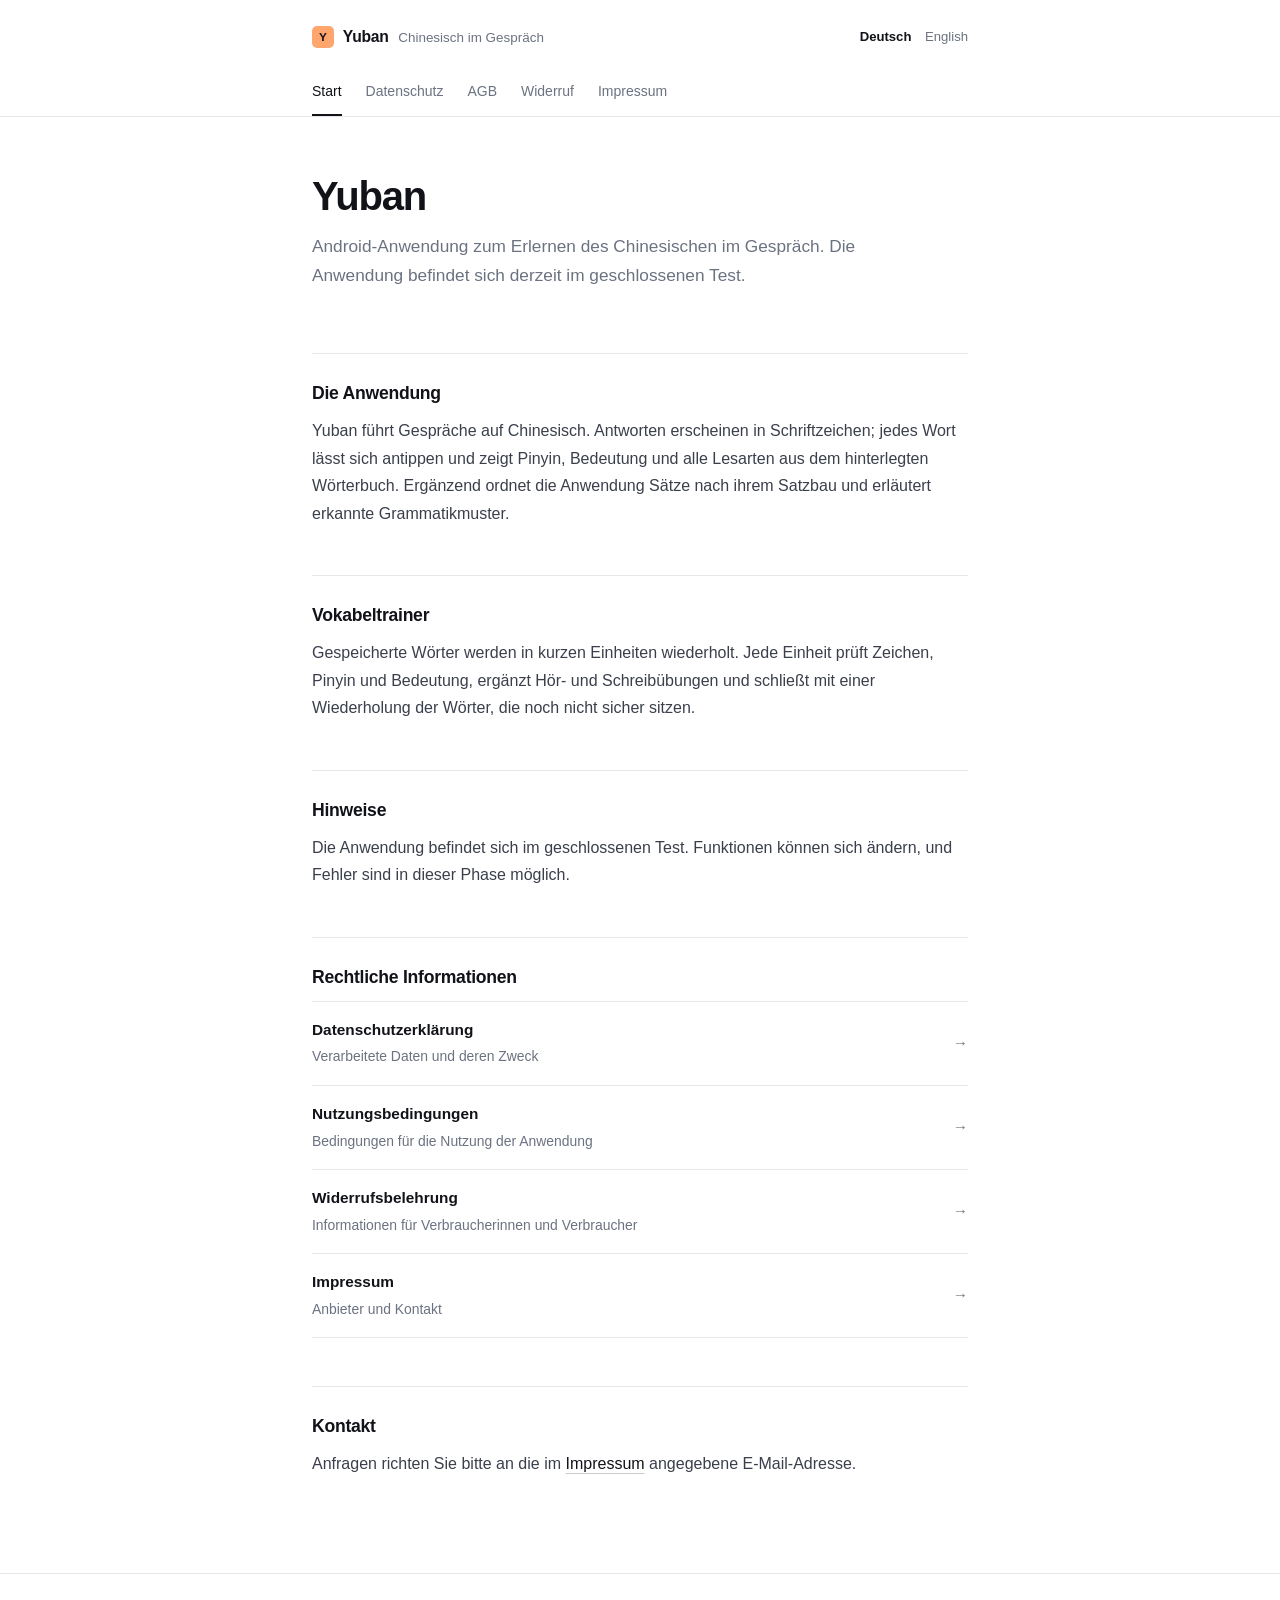
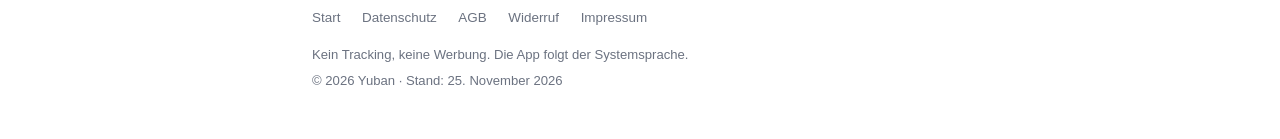
==== commit 3a0fd525: "Switch all pages to boxless editorial design and bust CSS cache" ====
--- a/index.html
+++ b/index.html
@@ -13,7 +13,7 @@
 <meta property="og:title" content="Yuban – Chinesisch lernen im Gespräch">
 <meta property="og:description" content="Chinesisch lernen im Gespräch: echte Unterhaltungen, Vokabeltrainer mit Tönen und Hören. Android-App.">
 <meta property="og:locale" content="de_DE">
-<link rel="stylesheet" href="styles.css">
+<link rel="stylesheet" href="styles.css?v=20261125b">
 </head>
 <body>
 <a class="skip-link" href="#content">Zum Inhalt springen</a>
--- a/styles.css
+++ b/styles.css
@@ -1,80 +1,107 @@
 /*
- * Yuban – rechtliche Informationen
- *
- * Ruhige, sachliche Gestaltung: helle Fläche, Serifen-Überschriften, klare
- * Abschnitte. Die Marke tritt zurück, die Informationen stehen im Vordergrund.
+ * Yuban – Boxless Editorial Design System
+ * Open canvas, typographic hierarchy, hairline rules, zero boxes.
  */
 
 :root {
   color-scheme: light dark;
-  --paper: #ffffff;
-  --paper-soft: #f7f6f4;
-  --ink: #1a1a1c;
-  --muted: #5f5f66;
-  --line: #dcdad5;
-  --accent: #7a3d1d;
-  --accent-soft: #f6efe9;
-  --danger: #8f2f22;
-  --serif: "Iowan Old Style", "Palatino Linotype", Palatino, Georgia, "Times New Roman", serif;
-  --sans: -apple-system, BlinkMacSystemFont, "Segoe UI", Roboto, "Helvetica Neue", Arial, sans-serif;
+  --bg: #ffffff;
+  --ink: #111318;
+  --ink-secondary: #3a3f4b;
+  --muted: #6b7280;
+  --line: rgba(17, 19, 24, 0.1);
+  --line-strong: rgba(17, 19, 24, 0.22);
+  --accent: #b85a26;
+  --accent-hover: #97461a;
+  --accent-soft: rgba(184, 90, 38, 0.08);
+  --brand-bg: #ffa66f;
+  --brand-ink: #14171f;
+  --danger: #b43428;
+  --sans: ui-sans-serif, -apple-system, BlinkMacSystemFont, "Segoe UI", Roboto, "Helvetica Neue", Arial, sans-serif;
+  --mono: ui-monospace, "SF Mono", "Cascadia Code", Consolas, Menlo, monospace;
   --measure: 44rem;
 }
 
 @media (prefers-color-scheme: dark) {
   :root {
-    --paper: #121316;
-    --paper-soft: #1a1b1f;
-    --ink: #ececee;
-    --muted: #a4a5ac;
-    --line: #2e3036;
-    --accent: #d9a273;
-    --accent-soft: #201c18;
-    --danger: #e0a094;
-  }
-}
-
-* {
+    --bg: #0e1117;
+    --ink: #f0f2f6;
+    --ink-secondary: #c2c8d4;
+    --muted: #848d9f;
+    --line: rgba(255, 255, 255, 0.09);
+    --line-strong: rgba(255, 255, 255, 0.2);
+    --accent: #ffa66f;
+    --accent-hover: #ffbc93;
+    --accent-soft: rgba(255, 166, 111, 0.12);
+    --brand-bg: #ffa66f;
+    --brand-ink: #0e1117;
+    --danger: #f08c84;
+  }
+}
+
+*,
+*::before,
+*::after {
   box-sizing: border-box;
 }
 
 html {
   -webkit-text-size-adjust: 100%;
+  scroll-behavior: smooth;
 }
 
 body {
   margin: 0;
-  background: var(--paper);
+  min-height: 100dvh;
+  display: flex;
+  flex-direction: column;
+  background: var(--bg);
   color: var(--ink);
   font-family: var(--sans);
-  font-size: 16.5px;
-  line-height: 1.7;
+  font-size: 16px;
+  line-height: 1.72;
+  font-feature-settings: "cv02", "cv03", "cv04", "cv11";
+  -webkit-font-smoothing: antialiased;
+  -moz-osx-font-smoothing: grayscale;
 }
 
 a {
+  color: var(--ink);
+  text-decoration: underline;
+  text-decoration-color: var(--line-strong);
+  text-underline-offset: 0.22em;
+  text-decoration-thickness: 1px;
+  transition: color 140ms ease, text-decoration-color 140ms ease;
+}
+
+a:hover {
   color: var(--accent);
-  text-underline-offset: 0.16em;
+  text-decoration-color: var(--accent);
 }
 
 :focus-visible {
   outline: 2px solid var(--accent);
   outline-offset: 3px;
+  border-radius: 3px;
 }
 
 .skip-link {
   position: absolute;
   left: -999px;
   top: 0.75rem;
-  padding: 0.5rem 0.9rem;
+  padding: 0.45rem 0.85rem;
   background: var(--ink);
-  color: var(--paper);
-  z-index: 10;
+  color: var(--bg);
+  font-size: 0.85rem;
+  text-decoration: none;
+  z-index: 50;
 }
 
 .skip-link:focus {
   left: 0.75rem;
 }
 
-/* ---------------------------------------------------------------- Kopf */
+/* ---------------------------------------------------------------- Header */
 
 .site-header {
   border-bottom: 1px solid var(--line);
@@ -83,24 +110,39 @@
 .site-header__inner {
   max-width: var(--measure);
   margin: 0 auto;
-  padding: 1.35rem 1.25rem 1.15rem;
+  padding: 1.5rem 1.5rem 0;
   display: flex;
   flex-wrap: wrap;
-  align-items: baseline;
-  gap: 0.25rem 1.5rem;
+  align-items: center;
+  gap: 0.75rem 1.25rem;
 }
 
 .brand {
   display: inline-flex;
-  align-items: baseline;
-  gap: 0.6rem;
+  align-items: center;
+  gap: 0.55rem;
   margin-right: auto;
   color: var(--ink);
   text-decoration: none;
 }
 
+.brand:hover {
+  color: var(--ink);
+}
+
 .brand__mark {
-  display: none;
+  display: inline-flex;
+  align-items: center;
+  justify-content: center;
+  width: 22px;
+  height: 22px;
+  border-radius: 5px;
+  background: var(--brand-bg);
+  color: var(--brand-ink);
+  font-size: 0.74rem;
+  font-weight: 700;
+  line-height: 1;
+  flex-shrink: 0;
 }
 
 .brand__text {
@@ -110,120 +152,160 @@
 }
 
 .brand__name {
-  font-family: var(--serif);
-  font-size: 1.2rem;
-  font-weight: 600;
-  letter-spacing: 0.01em;
+  font-size: 0.98rem;
+  font-weight: 600;
+  letter-spacing: -0.015em;
+  color: var(--ink);
 }
 
 .brand__tag {
   color: var(--muted);
-  font-size: 0.85rem;
+  font-size: 0.84rem;
 }
 
 .lang-switch {
   display: inline-flex;
-  gap: 0.9rem;
-  font-size: 0.85rem;
+  align-items: center;
+  gap: 0.85rem;
+  font-size: 0.82rem;
 }
 
 .lang-switch a {
   color: var(--muted);
   text-decoration: none;
-}
-
-.lang-switch a:hover,
+  font-weight: 500;
+}
+
+.lang-switch a:hover {
+  color: var(--ink);
+}
+
 .lang-switch a.active {
   color: var(--ink);
-  text-decoration: underline;
-  text-underline-offset: 0.25em;
+  font-weight: 600;
 }
 
 .site-nav {
   width: 100%;
   display: flex;
-  flex-wrap: wrap;
-  gap: 0.35rem 1.3rem;
-  margin-top: 0.55rem;
-  padding-top: 0.8rem;
-  border-top: 1px solid var(--line);
-  font-size: 0.9rem;
+  flex-wrap: nowrap;
+  overflow-x: auto;
+  scrollbar-width: none;
+  gap: 1.5rem;
+  margin-top: 0.35rem;
+  font-size: 0.875rem;
+}
+
+.site-nav::-webkit-scrollbar {
+  display: none;
 }
 
 .site-nav a {
-  color: var(--muted);
-  text-decoration: none;
+  position: relative;
+  padding: 0.65rem 0 0.8rem;
+  color: var(--muted);
+  text-decoration: none;
+  font-weight: 500;
+  white-space: nowrap;
 }
 
 .site-nav a:hover,
 .site-nav a[aria-current="page"] {
   color: var(--ink);
-  text-decoration: underline;
-  text-underline-offset: 0.25em;
-}
-
-/* ---------------------------------------------------------------- Inhalt */
+}
+
+.site-nav a[aria-current="page"]::after {
+  content: "";
+  position: absolute;
+  left: 0;
+  right: 0;
+  bottom: 0;
+  height: 1.5px;
+  background: var(--ink);
+}
+
+/* ---------------------------------------------------------------- Main */
 
 main {
+  flex: 1;
+  width: 100%;
   max-width: var(--measure);
   margin: 0 auto;
-  padding: 2.8rem 1.25rem 4.5rem;
+  padding: 3.5rem 1.5rem 5rem;
 }
 
 h1 {
-  margin: 0 0 0.5rem;
-  font-family: var(--serif);
-  font-size: 2rem;
-  font-weight: 600;
-  line-height: 1.25;
-  letter-spacing: -0.005em;
+  margin: 0 0 0.85rem;
+  font-size: clamp(1.9rem, 4vw, 2.5rem);
+  font-weight: 600;
+  line-height: 1.15;
+  letter-spacing: -0.03em;
+  color: var(--ink);
 }
 
 h2 {
-  margin: 2.4rem 0 0.6rem;
-  font-family: var(--serif);
-  font-size: 1.25rem;
+  margin: 3rem 0 0.75rem;
+  padding-top: 1.75rem;
+  border-top: 1px solid var(--line);
+  font-size: 1.1rem;
   font-weight: 600;
   line-height: 1.3;
+  letter-spacing: -0.015em;
+  color: var(--ink);
 }
 
 h3 {
-  margin: 1.5rem 0 0.35rem;
-  font-family: var(--serif);
-  font-size: 1.05rem;
-  font-weight: 600;
+  margin: 1.75rem 0 0.4rem;
+  font-size: 0.96rem;
+  font-weight: 600;
+  line-height: 1.35;
+  color: var(--ink);
 }
 
 p,
 ul,
 ol {
-  margin: 0 0 0.85rem;
+  margin: 0 0 1rem;
+  color: var(--ink-secondary);
 }
 
 ul,
 ol {
-  padding-left: 1.35rem;
+  padding-left: 1.25rem;
 }
 
 li {
-  margin-bottom: 0.4rem;
+  margin-bottom: 0.45rem;
+}
+
+li::marker {
+  color: var(--muted);
+}
+
+strong {
+  color: var(--ink);
+  font-weight: 600;
 }
 
 .lead {
   color: var(--muted);
-  font-size: 1.02rem;
-  margin-bottom: 1.8rem;
+  font-size: 1.08rem;
+  line-height: 1.65;
+  max-width: 38rem;
+  margin-bottom: 0.5rem;
 }
 
 .meta {
   color: var(--muted);
-  font-size: 0.88rem;
-}
-
+  font-size: 0.86rem;
+  margin-bottom: 1.75rem;
+}
+
+/* Editorial callout — no rectangle box */
 .card {
-  border: 1px solid var(--line);
-  padding: 1.2rem 1.35rem;
-  margin: 1.4rem 0;
+  margin: 1.75rem 0;
+  padding: 0.2rem 0 0.2rem 1.25rem;
+  border-left: 2px solid var(--line-strong);
 }
 
 .card p:last-child,
@@ -232,36 +314,40 @@
 }
 
 code {
-  font-family: "Cascadia Code", Consolas, "SF Mono", Menlo, monospace;
-  font-size: 0.88em;
-  background: var(--paper-soft);
-  border: 1px solid var(--line);
-  padding: 0.05em 0.35em;
-}
-
+  font-family: var(--mono);
+  font-size: 0.86em;
+  color: var(--ink);
+}
+
+/* Pure horizontal-rule table — no outer box */
 table {
   width: 100%;
   border-collapse: collapse;
-  margin: 0 0 1.2rem;
-  font-size: 0.94rem;
+  margin: 1.25rem 0 1.75rem;
+  font-size: 0.92rem;
 }
 
 th,
 td {
   text-align: left;
-  padding: 0.55rem 0.65rem;
+  padding: 0.7rem 0.75rem 0.7rem 0;
   border-bottom: 1px solid var(--line);
   vertical-align: top;
 }
 
 th {
-  font-weight: 600;
+  color: var(--muted);
+  font-size: 0.75rem;
+  font-weight: 600;
+  letter-spacing: 0.05em;
+  text-transform: uppercase;
+  border-bottom-color: var(--line-strong);
 }
 
 /* ------------------------------------------------------------ Startseite */
 
 .hero {
-  padding-bottom: 0.4rem;
+  padding-bottom: 0.5rem;
 }
 
 .hero__badge,
@@ -272,12 +358,12 @@
 .feature-list {
   list-style: none;
   padding: 0;
-  margin: 1.4rem 0 0;
+  margin: 1.5rem 0 0;
 }
 
 .feature-list li {
   display: block;
-  margin: 0 0 0.9rem;
+  margin: 0 0 1rem;
 }
 
 .feature-list svg {
@@ -293,32 +379,60 @@
   color: var(--muted);
 }
 
+/* Clean hairline index rows — no boxes */
 .link-grid {
   display: block;
-  margin: 0.6rem 0 0;
+  margin: 0.75rem 0 0;
+  border-top: 1px solid var(--line);
 }
 
 .link-card {
-  display: block;
-  padding: 0.55rem 0;
+  position: relative;
+  display: flex;
+  flex-direction: column;
+  gap: 0.15rem;
+  padding: 0.95rem 2rem 0.95rem 0;
   border-bottom: 1px solid var(--line);
   text-decoration: none;
   color: var(--ink);
+  transition: color 140ms ease;
+}
+
+.link-card::after {
+  content: "→";
+  position: absolute;
+  right: 0;
+  top: 50%;
+  transform: translateY(-50%);
+  color: var(--muted);
+  font-size: 0.95rem;
+  transition: transform 160ms ease, color 160ms ease;
+}
+
+.link-card:hover {
+  text-decoration: none;
 }
 
 .link-card:hover .link-card__label {
-  text-decoration: underline;
-  text-underline-offset: 0.2em;
+  color: var(--accent);
+}
+
+.link-card:hover::after {
+  color: var(--accent);
+  transform: translate(4px, -50%);
 }
 
 .link-card__label {
-  font-weight: 600;
+  font-size: 0.96rem;
+  font-weight: 600;
+  color: var(--ink);
+  transition: color 140ms ease;
 }
 
 .link-card__hint {
   display: block;
   color: var(--muted);
-  font-size: 0.9rem;
+  font-size: 0.87rem;
   font-weight: 400;
 }
 
@@ -326,7 +440,7 @@
   display: none;
 }
 
-/* ---------------------------------------------------------------- Fuß */
+/* ---------------------------------------------------------------- Footer */
 
 .site-footer {
   border-top: 1px solid var(--line);
@@ -335,50 +449,55 @@
 .site-footer__inner {
   max-width: var(--measure);
   margin: 0 auto;
-  padding: 1.6rem 1.25rem 2.4rem;
-  color: var(--muted);
-  font-size: 0.88rem;
+  padding: 2rem 1.5rem 2.75rem;
+  color: var(--muted);
+  font-size: 0.84rem;
 }
 
 .site-footer nav {
   display: flex;
   flex-wrap: wrap;
-  gap: 0.35rem 1.2rem;
-  margin-bottom: 0.7rem;
+  gap: 0.45rem 1.35rem;
+  margin-bottom: 0.9rem;
 }
 
 .site-footer nav a {
   color: var(--muted);
   text-decoration: none;
+  font-weight: 500;
 }
 
 .site-footer nav a:hover {
   color: var(--ink);
-  text-decoration: underline;
-  text-underline-offset: 0.25em;
 }
 
 .site-footer p {
   margin: 0.2rem 0;
-}
-
-/* ------------------------------------------------------------ Mobil/Druck */
-
-@media (max-width: 560px) {
+  color: var(--muted);
+  font-size: 0.82rem;
+}
+
+/* ------------------------------------------------------------ Responsive & Print */
+
+@media (max-width: 600px) {
   body {
-    font-size: 16px;
+    font-size: 15.5px;
+  }
+
+  .brand__tag {
+    display: none;
+  }
+
+  .site-header__inner {
+    padding: 1.15rem 1.2rem 0;
   }
 
   main {
-    padding: 2rem 1.1rem 3.5rem;
-  }
-
-  h1 {
-    font-size: 1.65rem;
-  }
-
-  .site-header__inner {
-    padding: 1.1rem 1.1rem 0.9rem;
+    padding: 2.25rem 1.2rem 3.5rem;
+  }
+
+  .site-footer__inner {
+    padding: 1.75rem 1.2rem 2.25rem;
   }
 
   table,
@@ -390,13 +509,18 @@
     display: block;
   }
 
-  th {
-    border-bottom: none;
-    padding-bottom: 0;
+  thead {
+    display: none;
+  }
+
+  tr {
+    padding: 0.65rem 0;
+    border-bottom: 1px solid var(--line);
   }
 
   td {
-    padding-top: 0.15rem;
+    padding: 0.15rem 0;
+    border-bottom: 0;
   }
 }
 
@@ -404,6 +528,7 @@
   * {
     transition: none !important;
     animation: none !important;
+    scroll-behavior: auto !important;
   }
 }
 
@@ -417,6 +542,8 @@
 
   body {
     font-size: 11pt;
+    background: #fff;
+    color: #000;
   }
 
   main {
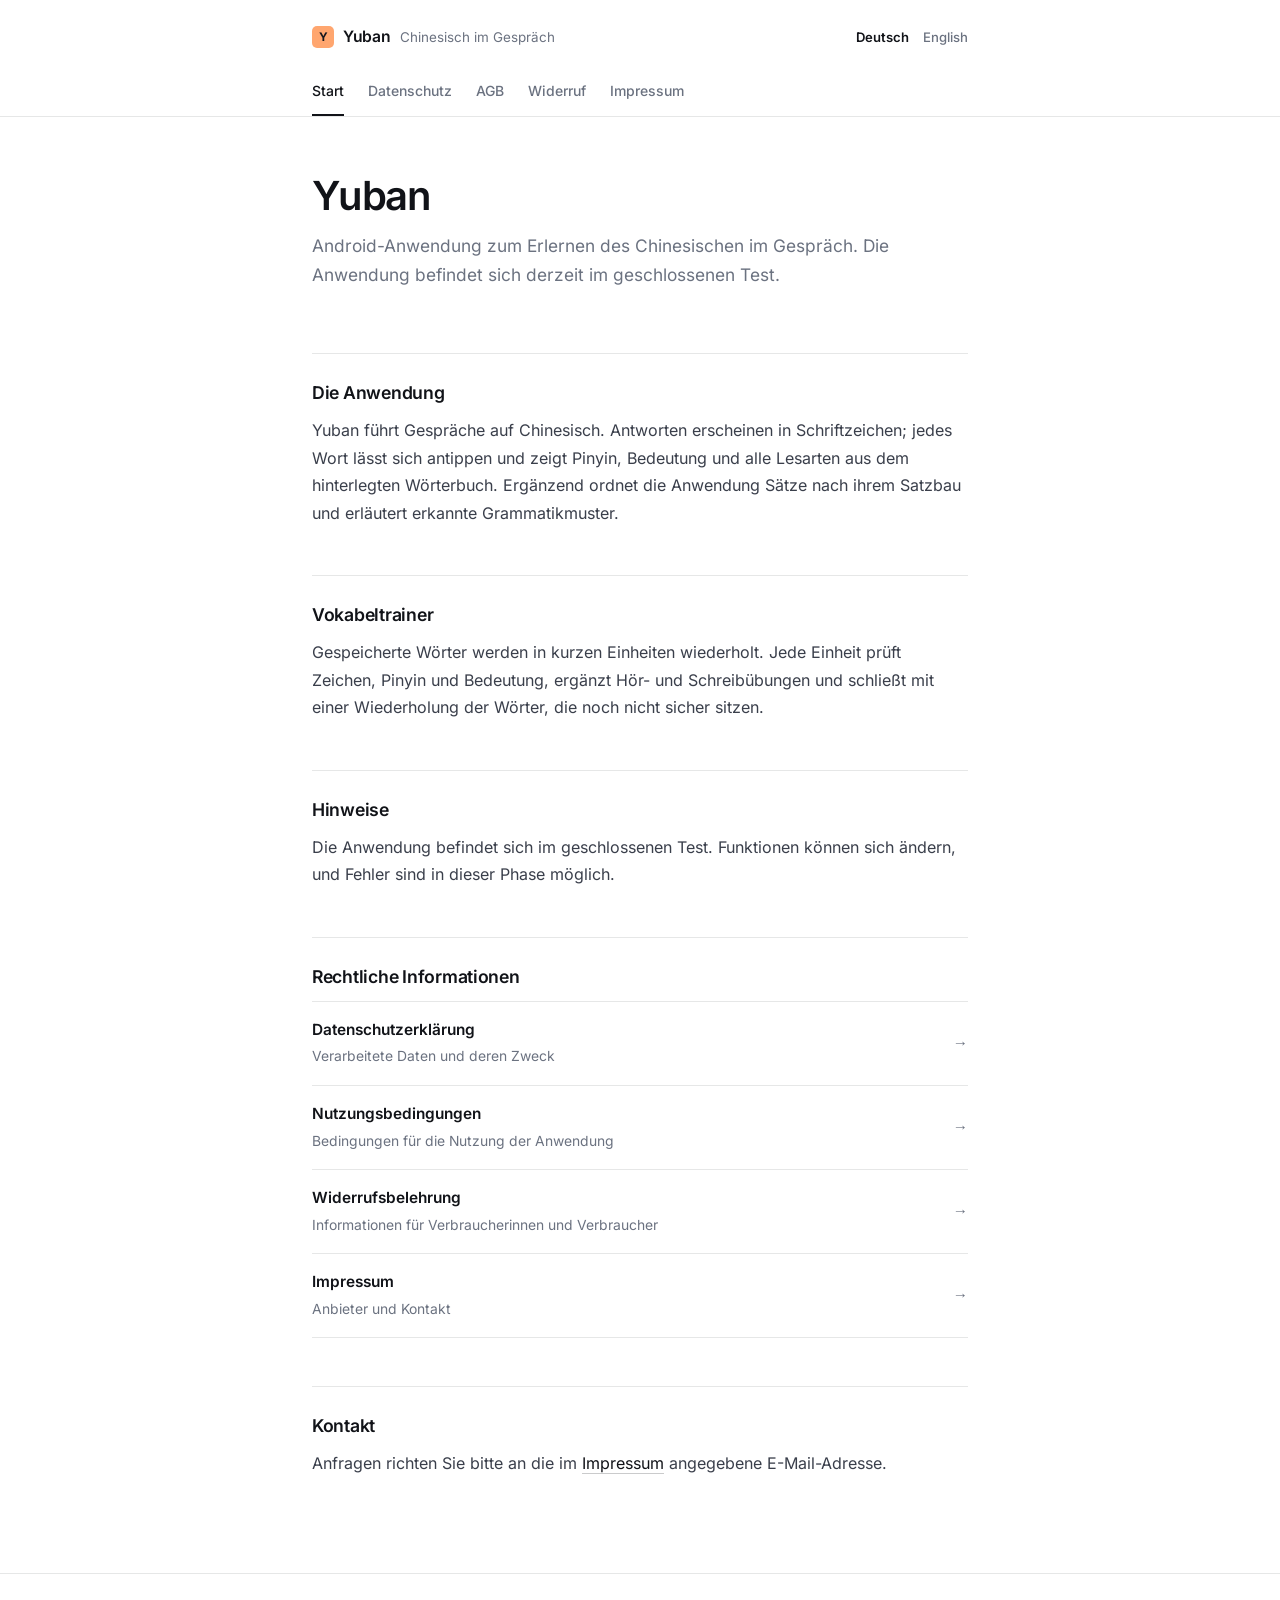
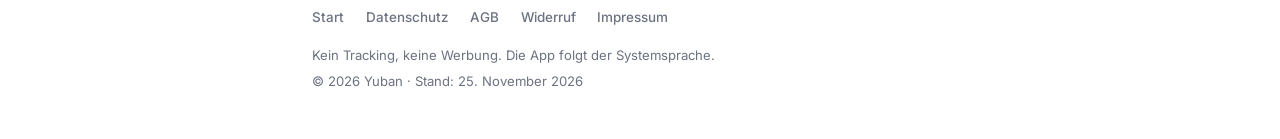
==== commit f26917a8: "Set Inter as the site typeface - Self-hosted Inter variable font (latin, normal and italic) from the" ====
--- a/index.html
+++ b/index.html
@@ -13,7 +13,7 @@
 <meta property="og:title" content="Yuban – Chinesisch lernen im Gespräch">
 <meta property="og:description" content="Chinesisch lernen im Gespräch: echte Unterhaltungen, Vokabeltrainer mit Tönen und Hören. Android-App.">
 <meta property="og:locale" content="de_DE">
-<link rel="stylesheet" href="styles.css?v=20261125b">
+<link rel="stylesheet" href="styles.css?v=20261125c">
 </head>
 <body>
 <a class="skip-link" href="#content">Zum Inhalt springen</a>
--- a/styles.css
+++ b/styles.css
@@ -2,6 +2,23 @@
  * Yuban – Boxless Editorial Design System
  * Open canvas, typographic hierarchy, hairline rules, zero boxes.
  */
+
+/* Inter, self-hosted (SIL OFL 1.1, see fonts/OFL.txt) — no external requests. */
+@font-face {
+  font-family: "Inter var";
+  font-style: normal;
+  font-weight: 100 900;
+  font-display: swap;
+  src: url("fonts/inter-latin-var.woff2") format("woff2");
+}
+
+@font-face {
+  font-family: "Inter var";
+  font-style: italic;
+  font-weight: 100 900;
+  font-display: swap;
+  src: url("fonts/inter-latin-var-italic.woff2") format("woff2");
+}
 
 :root {
   color-scheme: light dark;
@@ -17,7 +34,7 @@
   --brand-bg: #ffa66f;
   --brand-ink: #14171f;
   --danger: #b43428;
-  --sans: ui-sans-serif, -apple-system, BlinkMacSystemFont, "Segoe UI", Roboto, "Helvetica Neue", Arial, sans-serif;
+  --sans: "Inter var", "Inter", ui-sans-serif, -apple-system, BlinkMacSystemFont, "Segoe UI", Roboto, "Helvetica Neue", Arial, sans-serif;
   --mono: ui-monospace, "SF Mono", "Cascadia Code", Consolas, Menlo, monospace;
   --measure: 44rem;
 }
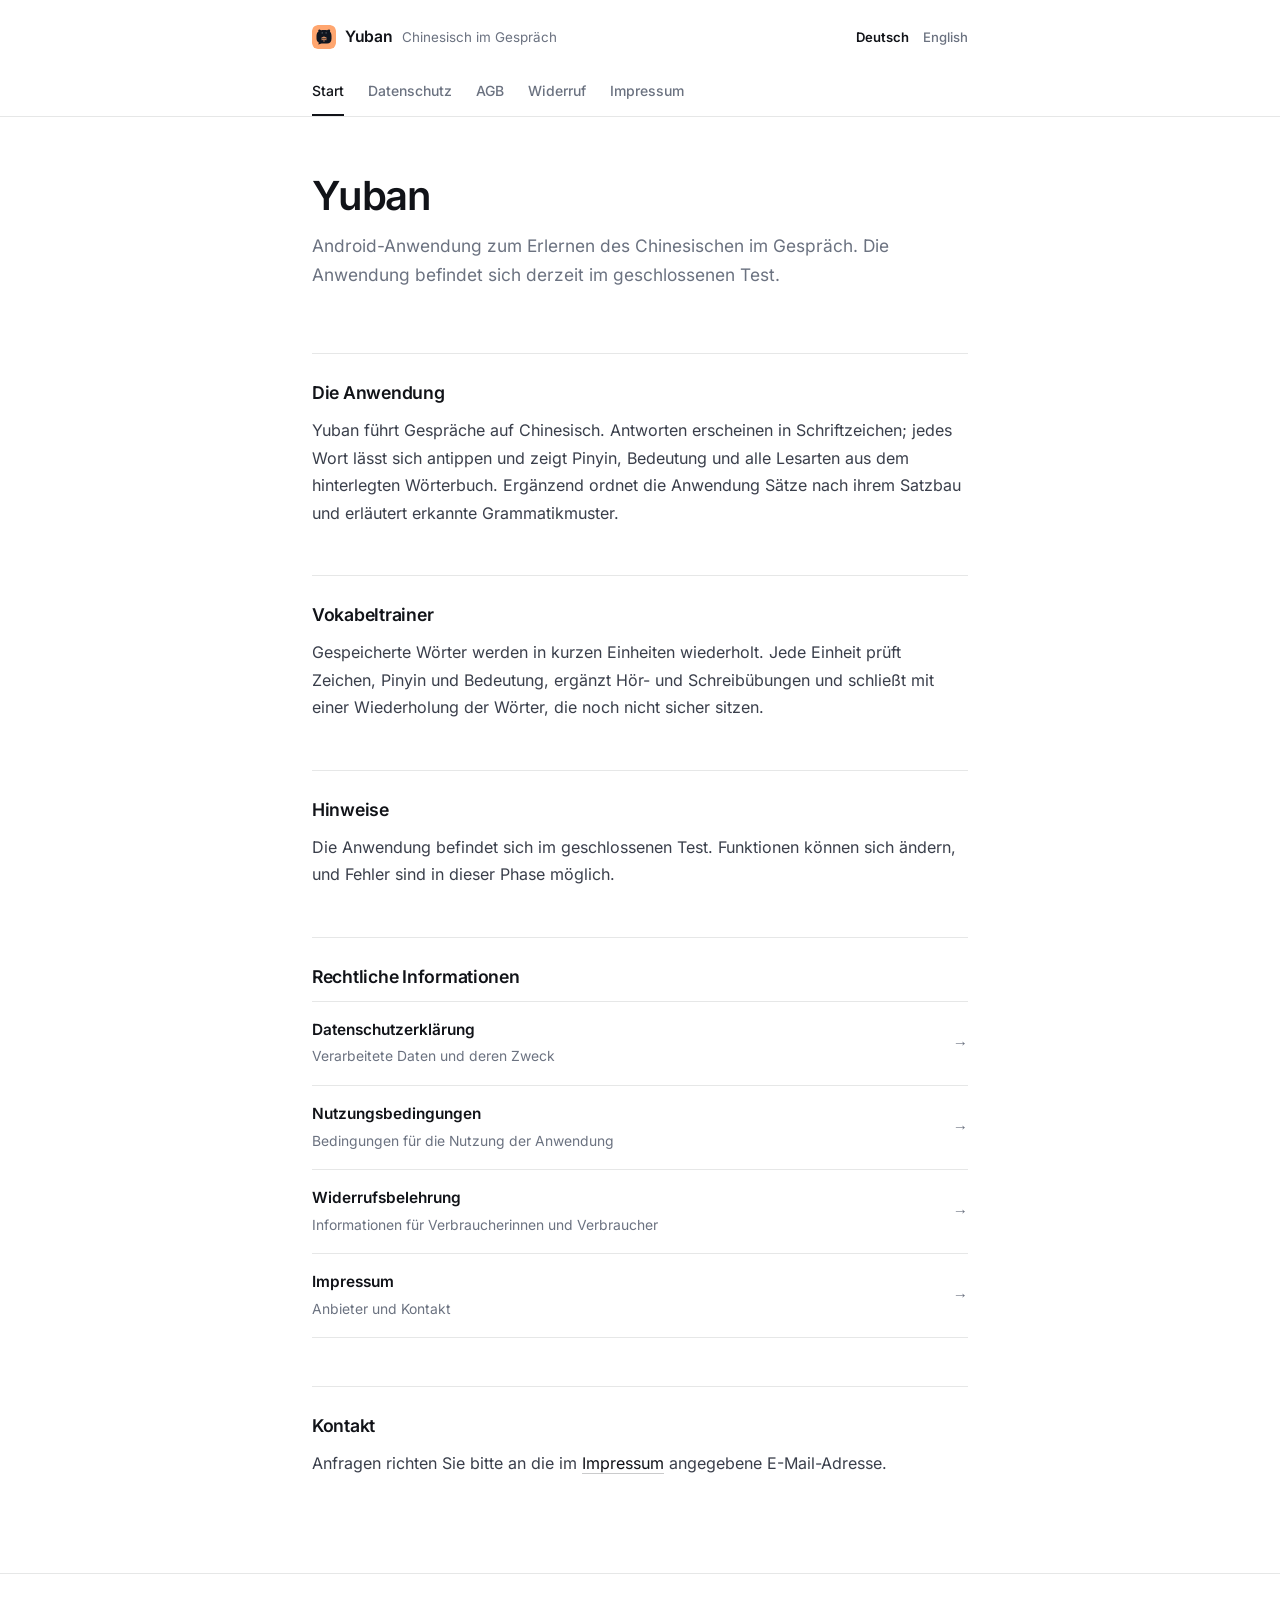
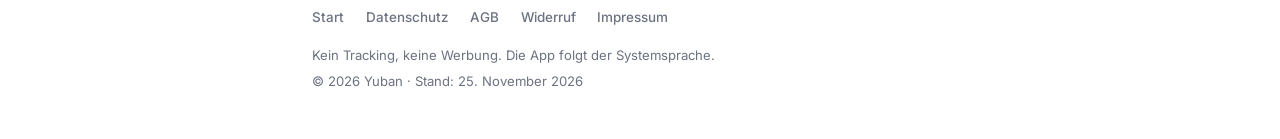
==== commit 32c5f023: "Use official Yuban app icon across website and favicon" ====
--- a/index.html
+++ b/index.html
@@ -3,7 +3,7 @@
 <head>
 <meta charset="utf-8">
 <meta name="viewport" content="width=device-width, initial-scale=1">
-<link rel="icon" href="favicon.svg" type="image/svg+xml">
+<link rel="icon" href="favicon.svg?v=20261125c" type="image/svg+xml">
 <meta name="theme-color" content="#ffffff" media="(prefers-color-scheme: light)">
 <meta name="theme-color" content="#111318" media="(prefers-color-scheme: dark)">
 
@@ -20,7 +20,7 @@
 <header class="site-header">
   <div class="site-header__inner">
     <a class="brand" href="index.html">
-      <span class="brand__mark" aria-hidden="true">Y</span>
+      <img class="brand__mark" src="favicon.svg?v=20261125c" alt="" width="24" height="24">
       <span class="brand__text">
         <span class="brand__name">Yuban</span>
         <span class="brand__tag">Chinesisch im Gespräch</span>
--- a/styles.css
+++ b/styles.css
@@ -148,17 +148,10 @@
 }
 
 .brand__mark {
-  display: inline-flex;
-  align-items: center;
-  justify-content: center;
-  width: 22px;
-  height: 22px;
-  border-radius: 5px;
-  background: var(--brand-bg);
-  color: var(--brand-ink);
-  font-size: 0.74rem;
-  font-weight: 700;
-  line-height: 1;
+  display: block;
+  width: 24px;
+  height: 24px;
+  border-radius: 6px;
   flex-shrink: 0;
 }
 
